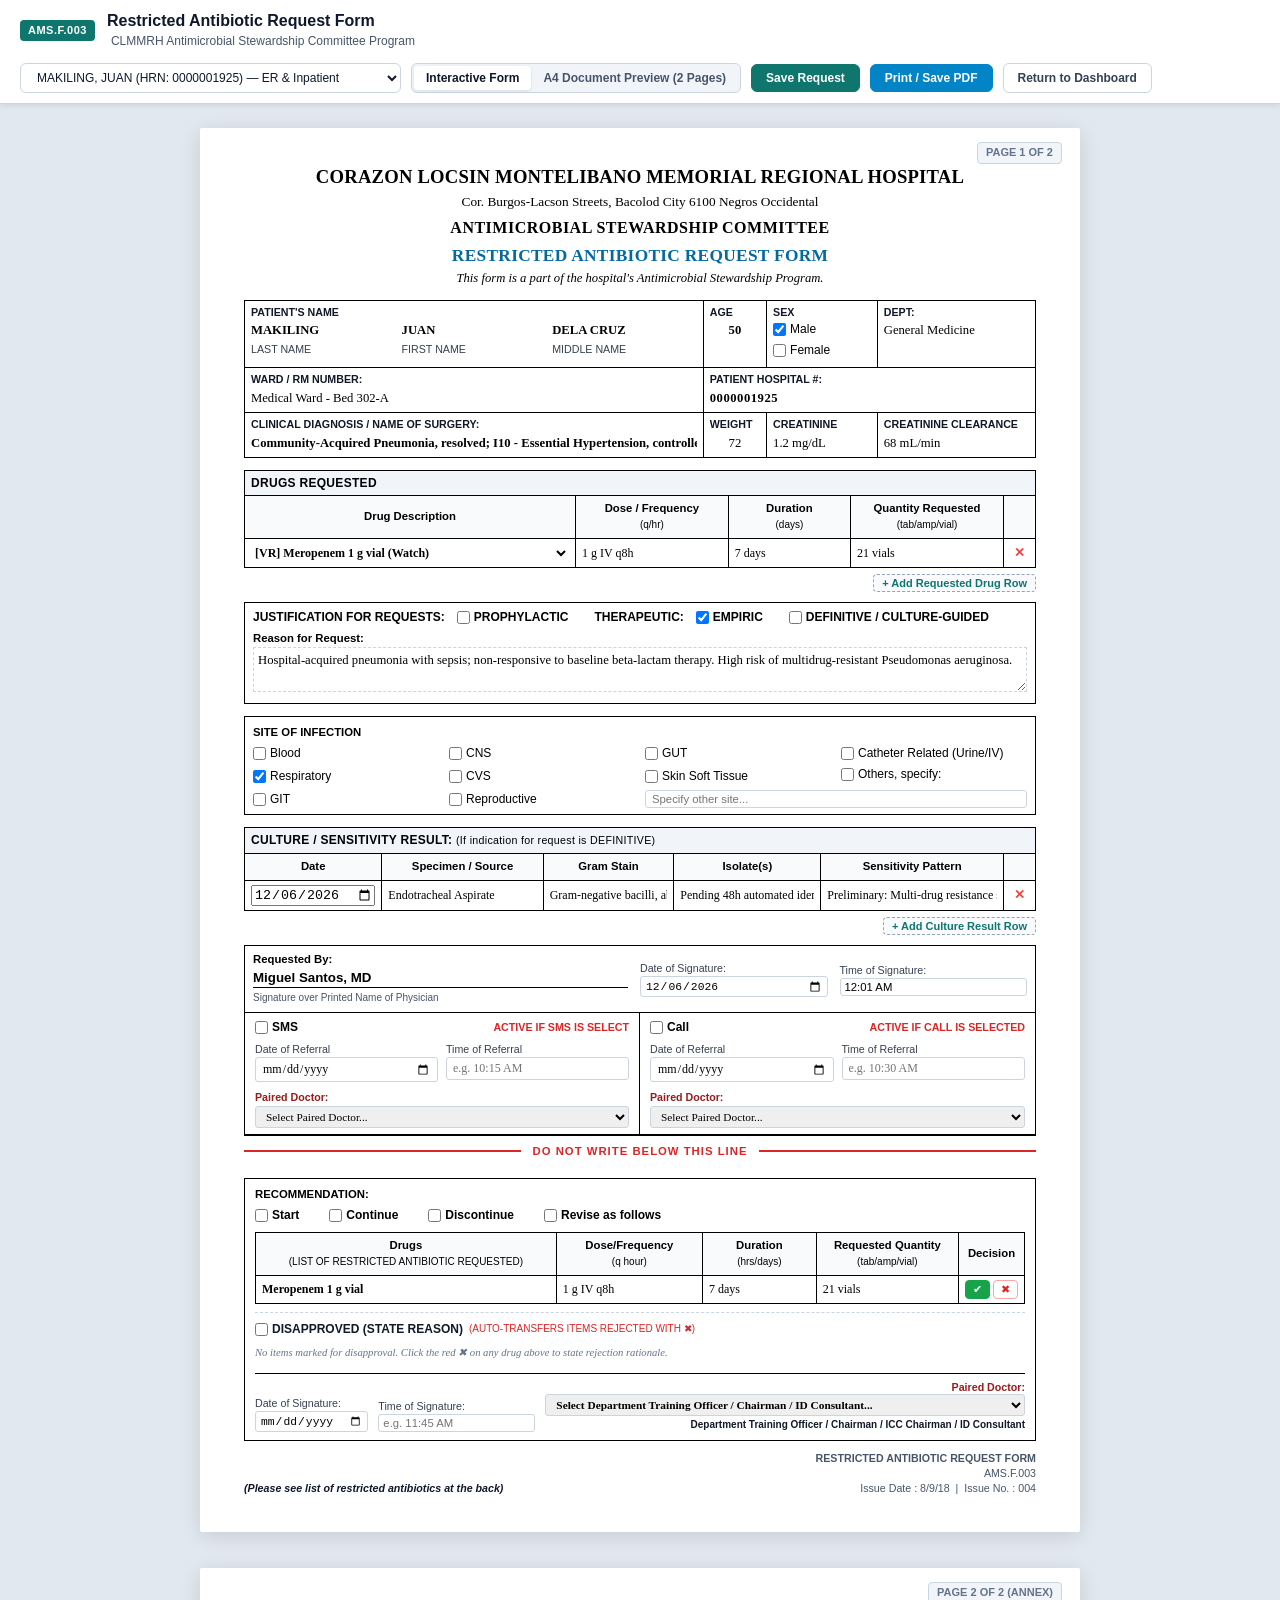
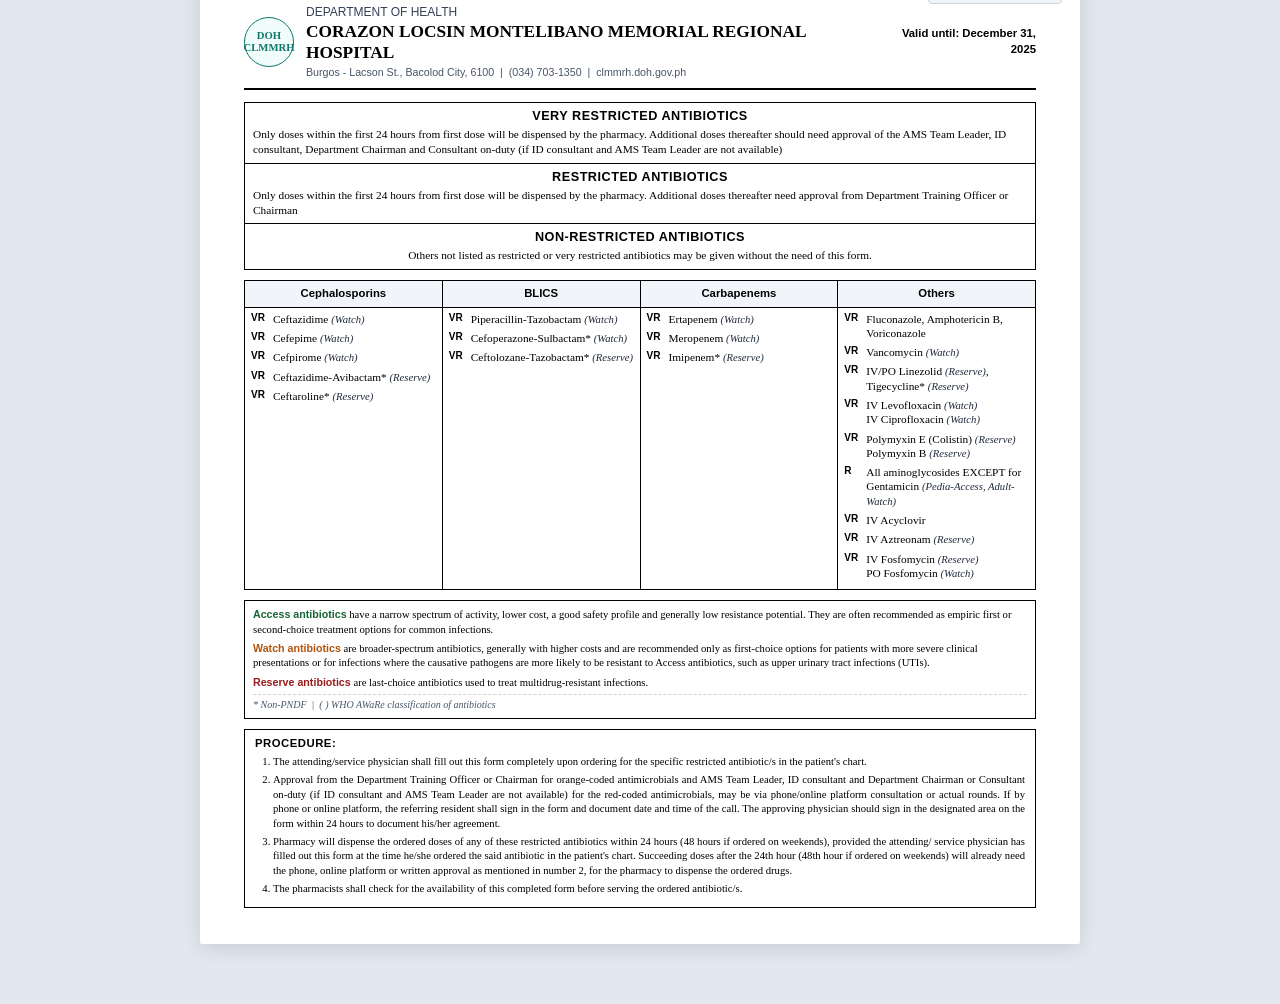
==== ams_restricted_antimicrobial.html @ 826fe62a "feat(ams): create restricted antibiotic request form module with annex preview (Fixes #291)" ====
<!DOCTYPE html>
<html lang="en">
<head>
    <meta charset="UTF-8">
    <meta name="viewport" content="width=device-width, initial-scale=1.0">
    <title>Antimicrobial Stewardship (AMS) — Restricted Antibiotic Request Form (AMS.F.003)</title>
    <style>
        :root {
            --primary: #155e75;
            --primary-dark: #0e3b4a;
            --accent: #0284c7;
            --success: #16a34a;
            --danger: #dc2626;
            --warning: #d97706;
            --bg-canvas: #e2e8f0;
            --sheet-bg: #ffffff;
            --text-main: #0f172a;
            --text-muted: #475569;
            --border-dark: #1e293b;
            --border-light: #94a3b8;
            --table-border: #334155;
            --font-serif: "Times New Roman", Times, Georgia, serif;
            --font-sans: -apple-system, BlinkMacSystemFont, "Segoe UI", Roboto, Helvetica, Arial, sans-serif;
        }

        * {
            box-sizing: border-box;
        }

        body {
            margin: 0;
            padding: 0;
            background-color: var(--bg-canvas);
            color: var(--text-main);
            font-family: var(--font-sans);
            font-size: 13px;
            line-height: 1.4;
            -webkit-print-color-adjust: exact;
            print-color-adjust: exact;
        }

        /* ── Top Application Navigation Bar ── */
        .app-topbar {
            position: sticky;
            top: 0;
            z-index: 1000;
            background: #ffffff;
            border-bottom: 1px solid #cbd5e1;
            box-shadow: 0 2px 6px rgba(0, 0, 0, 0.08);
            padding: 10px 20px;
            display: flex;
            align-items: center;
            justify-content: space-between;
            flex-wrap: wrap;
            gap: 12px;
        }

        .app-topbar .brand {
            display: flex;
            align-items: center;
            gap: 12px;
        }

        .app-topbar .brand .badge {
            background: #0f766e;
            color: #ffffff;
            font-size: 11px;
            font-weight: 700;
            padding: 3px 8px;
            border-radius: 4px;
            letter-spacing: 0.5px;
            text-transform: uppercase;
        }

        .app-topbar .brand h1 {
            margin: 0;
            font-size: 16px;
            font-weight: 700;
            color: #0f172a;
        }

        .app-topbar .brand .subtext {
            font-size: 12px;
            color: var(--text-muted);
            margin-left: 4px;
        }

        .app-topbar .actions {
            display: flex;
            align-items: center;
            gap: 10px;
            flex-wrap: wrap;
        }

        .nav-btn {
            display: inline-flex;
            align-items: center;
            gap: 6px;
            padding: 6px 14px;
            font-size: 12px;
            font-weight: 600;
            border-radius: 6px;
            border: 1px solid #cbd5e1;
            background: #ffffff;
            color: #334155;
            cursor: pointer;
            text-decoration: none;
            transition: all 0.15s ease;
        }

        .nav-btn:hover {
            background: #f1f5f9;
            color: #0f172a;
            border-color: #94a3b8;
        }

        .nav-btn.primary {
            background: #0f766e;
            color: #ffffff;
            border-color: #0f766e;
        }

        .nav-btn.primary:hover {
            background: #115e59;
            border-color: #115e59;
        }

        .nav-btn.accent {
            background: #0284c7;
            color: #ffffff;
            border-color: #0284c7;
        }

        .nav-btn.accent:hover {
            background: #0369a1;
            border-color: #0369a1;
        }

        .patient-select {
            padding: 6px 12px;
            font-size: 12px;
            border-radius: 6px;
            border: 1px solid #cbd5e1;
            background: #ffffff;
            color: #0f172a;
            font-weight: 500;
            outline: none;
            cursor: pointer;
            min-width: 260px;
        }

        .view-toggle {
            display: inline-flex;
            background: #f1f5f9;
            border: 1px solid #cbd5e1;
            border-radius: 6px;
            padding: 2px;
        }

        .view-toggle button {
            border: none;
            background: transparent;
            padding: 5px 12px;
            font-size: 12px;
            font-weight: 600;
            color: #475569;
            border-radius: 4px;
            cursor: pointer;
            transition: all 0.15s ease;
        }

        .view-toggle button.active {
            background: #ffffff;
            color: #0f172a;
            box-shadow: 0 1px 3px rgba(0,0,0,0.1);
        }

        /* ── Workspace Container ── */
        .workspace {
            max-width: 1040px;
            margin: 24px auto 60px;
            padding: 0 16px;
        }

        /* ── Official A4 Document Sheet Styling ── */
        .document-page {
            background: var(--sheet-bg);
            width: 100%;
            max-width: 880px;
            margin: 0 auto 36px;
            padding: 36px 44px;
            box-shadow: 0 4px 20px rgba(0, 0, 0, 0.12);
            border-radius: 2px;
            font-family: var(--font-serif);
            color: #000000;
            position: relative;
            box-sizing: border-box;
        }

        .page-badge-corner {
            position: absolute;
            top: 14px;
            right: 18px;
            font-family: var(--font-sans);
            font-size: 11px;
            font-weight: 700;
            color: #64748b;
            background: #f1f5f9;
            padding: 2px 8px;
            border-radius: 4px;
            border: 1px solid #cbd5e1;
            text-transform: uppercase;
        }

        /* Page 1 Hospital Header */
        .doc-header-center {
            text-align: center;
            margin-bottom: 12px;
        }

        .doc-header-center .hosp-name {
            font-size: 14pt;
            font-weight: bold;
            margin: 0;
            letter-spacing: 0.2px;
            text-transform: uppercase;
        }

        .doc-header-center .hosp-sub {
            font-size: 10pt;
            margin: 2px 0 6px;
        }

        .doc-header-center .committee-title {
            font-size: 12pt;
            font-weight: bold;
            letter-spacing: 0.5px;
            margin: 6px 0 2px;
            text-transform: uppercase;
        }

        .doc-header-center .form-main-title {
            font-size: 13pt;
            font-weight: bold;
            color: #0369a1;
            text-transform: uppercase;
            margin: 4px 0 2px;
            letter-spacing: 0.3px;
        }

        .doc-header-center .program-note {
            font-size: 9.5pt;
            font-style: italic;
            margin: 2px 0 10px;
        }

        /* Demographics Table */
        .form-grid-table {
            width: 100%;
            border-collapse: collapse;
            margin-bottom: 12px;
            border: 1.5px solid #000000;
            font-size: 9.5pt;
        }

        .form-grid-table td, 
        .form-grid-table th {
            border: 1px solid #000000;
            padding: 4px 6px;
            vertical-align: top;
        }

        .form-grid-table .cell-label {
            font-size: 8pt;
            font-weight: bold;
            text-transform: uppercase;
            color: #111827;
            display: block;
            margin-bottom: 2px;
            font-family: var(--font-sans);
        }

        .form-grid-table .field-sub {
            display: flex;
            justify-content: space-between;
            font-size: 8pt;
            color: #374151;
            font-family: var(--font-sans);
            margin-top: 2px;
        }

        .form-grid-table input[type="text"],
        .form-grid-table input[type="number"],
        .form-grid-table select {
            width: 100%;
            border: none;
            background: transparent;
            font-family: inherit;
            font-size: 9.5pt;
            color: #000;
            padding: 2px 0;
            outline: none;
        }

        .form-grid-table input:focus,
        .form-grid-table select:focus {
            background: #eff6ff;
        }

        .section-header-bar {
            background: #f1f5f9;
            font-family: var(--font-sans);
            font-size: 9pt;
            font-weight: bold;
            text-transform: uppercase;
            letter-spacing: 0.3px;
            padding: 4px 6px;
            border: 1px solid #000000;
            border-bottom: none;
        }

        /* Tables for Drugs, Cultures & Recommendations */
        .clinical-records-table {
            width: 100%;
            border-collapse: collapse;
            margin-bottom: 12px;
            border: 1.5px solid #000000;
            font-size: 9pt;
        }

        .clinical-records-table th {
            border: 1px solid #000000;
            background: #f8fafc;
            padding: 5px 6px;
            text-align: center;
            font-weight: bold;
            font-family: var(--font-sans);
            font-size: 8.5pt;
        }

        .clinical-records-table td {
            border: 1px solid #000000;
            padding: 4px 6px;
            vertical-align: middle;
        }

        .clinical-records-table input[type="text"],
        .clinical-records-table select {
            width: 100%;
            border: none;
            background: transparent;
            font-family: inherit;
            font-size: 9pt;
            padding: 2px 0;
            outline: none;
        }

        .clinical-records-table input:focus,
        .clinical-records-table select:focus {
            background: #eff6ff;
        }

        /* Checkbox styling */
        .check-item {
            display: inline-flex;
            align-items: center;
            gap: 4px;
            margin-right: 14px;
            cursor: pointer;
            font-family: var(--font-sans);
            font-size: 9pt;
            user-select: none;
        }

        .check-item input[type="checkbox"] {
            margin: 0;
            width: 13px;
            height: 13px;
            cursor: pointer;
        }

        /* Justification Box */
        .justification-box {
            border: 1.5px solid #000000;
            margin-bottom: 12px;
            padding: 6px 8px;
            font-size: 9pt;
        }

        .justification-header {
            font-family: var(--font-sans);
            font-weight: bold;
            font-size: 9pt;
            text-transform: uppercase;
            margin-bottom: 4px;
            display: flex;
            flex-wrap: wrap;
            align-items: center;
            gap: 12px;
        }

        .justification-textarea {
            width: 100%;
            border: 1px dashed #cbd5e1;
            background: transparent;
            font-family: inherit;
            font-size: 9.5pt;
            line-height: 1.4;
            padding: 4px;
            resize: vertical;
            min-height: 38px;
            outline: none;
            box-sizing: border-box;
        }

        .justification-textarea:focus {
            background: #eff6ff;
            border-color: #94a3b8;
        }

        /* Site of Infection Box */
        .infection-sites-box {
            border: 1.5px solid #000000;
            margin-bottom: 12px;
            padding: 6px 8px;
        }

        .infection-sites-grid {
            display: grid;
            grid-template-columns: repeat(4, 1fr);
            gap: 4px 10px;
            margin-top: 4px;
        }

        /* Physician Signatures & Approval Section */
        .physician-approval-box {
            border: 1.5px solid #000000;
            margin-bottom: 14px;
        }

        .physician-req-bar {
            padding: 6px 8px;
            border-bottom: 1px solid #000000;
            display: flex;
            align-items: center;
            justify-content: space-between;
            flex-wrap: wrap;
            gap: 12px;
        }

        .approval-mode-grid {
            display: grid;
            grid-template-columns: 1fr 1fr;
            border-bottom: 1.5px solid #000000;
        }

        .approval-column {
            padding: 6px 10px;
        }

        .approval-column:first-child {
            border-right: 1px solid #000000;
        }

        .approval-col-header {
            display: flex;
            align-items: center;
            justify-content: space-between;
            margin-bottom: 6px;
            font-weight: bold;
        }

        .approval-active-indicator {
            font-size: 8pt;
            color: #dc2626;
            font-weight: 700;
            font-family: var(--font-sans);
            text-transform: uppercase;
        }

        .approval-fields-row {
            display: grid;
            grid-template-columns: 1fr 1fr;
            gap: 8px;
            margin-bottom: 6px;
        }

        .approval-fields-row label {
            display: block;
            font-size: 8pt;
            color: #374151;
            font-family: var(--font-sans);
        }

        .approval-fields-row input,
        .approval-fields-row select {
            width: 100%;
            border: 1px solid #cbd5e1;
            border-radius: 3px;
            padding: 3px 6px;
            font-family: inherit;
            font-size: 9pt;
            box-sizing: border-box;
        }

        /* Clean Red / Line Divider: DO NOT WRITE BELOW THIS LINE */
        .do-not-write-divider {
            border: none;
            border-top: 2px solid #dc2626;
            margin: 14px 0 8px;
            position: relative;
            text-align: center;
        }

        .do-not-write-tag {
            position: relative;
            top: -10px;
            background: #ffffff;
            padding: 0 12px;
            color: #dc2626;
            font-family: var(--font-sans);
            font-weight: bold;
            font-size: 8.5pt;
            letter-spacing: 1px;
            text-transform: uppercase;
        }

        /* Recommendation Section */
        .recommendation-box {
            border: 1.5px solid #000000;
            padding: 8px 10px;
            margin-top: 4px;
        }

        .recommendation-options {
            display: flex;
            align-items: center;
            flex-wrap: wrap;
            gap: 16px;
            margin-bottom: 8px;
            font-weight: bold;
        }

        .rec-action-btn {
            border: 1px solid #cbd5e1;
            background: #ffffff;
            border-radius: 4px;
            padding: 2px 7px;
            font-size: 11px;
            cursor: pointer;
            display: inline-flex;
            align-items: center;
            justify-content: center;
            transition: all 0.15s ease;
        }

        .rec-action-btn.approve {
            color: #16a34a;
            border-color: #86efac;
        }

        .rec-action-btn.approve.selected {
            background: #16a34a;
            color: #ffffff;
            border-color: #16a34a;
        }

        .rec-action-btn.reject {
            color: #dc2626;
            border-color: #fca5a5;
        }

        .rec-action-btn.reject.selected {
            background: #dc2626;
            color: #ffffff;
            border-color: #dc2626;
        }

        .disapproved-section {
            margin-top: 8px;
            border-top: 1px dashed #cbd5e1;
            padding-top: 8px;
        }

        .disapproved-title {
            font-family: var(--font-sans);
            font-weight: bold;
            font-size: 8.5pt;
            text-transform: uppercase;
            color: #111827;
            display: flex;
            align-items: center;
            gap: 6px;
            margin-bottom: 6px;
        }

        .disapproved-item-row {
            display: grid;
            grid-template-columns: 200px 1fr;
            gap: 8px;
            margin-bottom: 6px;
            align-items: center;
            background: #fef2f2;
            padding: 4px 8px;
            border-radius: 4px;
            border-left: 3px solid #dc2626;
        }

        .disapproved-item-name {
            font-weight: bold;
            font-size: 9pt;
            color: #991b1b;
        }

        .disapproved-item-input {
            width: 100%;
            border: 1px solid #f87171;
            border-radius: 3px;
            padding: 3px 6px;
            font-size: 8.5pt;
            background: #fff;
            box-sizing: border-box;
        }

        .doc-footer-codes {
            display: flex;
            justify-content: space-between;
            align-items: flex-end;
            margin-top: 10px;
            font-size: 8pt;
            font-family: var(--font-sans);
            color: #475569;
        }

        .doc-footer-codes .annex-notice {
            font-style: italic;
            color: #0f172a;
            font-weight: 600;
        }

        /* ── Page 2 (Annex) Official Hospital Layout ── */
        .annex-page-header {
            display: flex;
            align-items: center;
            justify-content: space-between;
            border-bottom: 2px solid #000000;
            padding-bottom: 8px;
            margin-bottom: 12px;
        }

        .annex-doh-brand {
            display: flex;
            align-items: center;
            gap: 12px;
        }

        .annex-doh-brand .seal-circle {
            width: 50px;
            height: 50px;
            border-radius: 50%;
            border: 1.5px solid #0f766e;
            display: flex;
            align-items: center;
            justify-content: center;
            font-size: 8pt;
            font-weight: bold;
            text-align: center;
            color: #0f766e;
            line-height: 1.1;
            background: #f0fdfa;
        }

        .annex-hosp-titles {
            line-height: 1.25;
        }

        .annex-hosp-titles .doh-tag {
            font-size: 9pt;
            color: #334155;
            text-transform: uppercase;
            font-family: var(--font-sans);
        }

        .annex-hosp-titles .hosp-name-lg {
            font-size: 13pt;
            font-weight: bold;
            margin: 0;
            color: #000;
            text-transform: uppercase;
        }

        .annex-hosp-titles .hosp-contacts {
            font-size: 8pt;
            color: #475569;
            font-family: var(--font-sans);
        }

        .annex-valid-date {
            font-size: 8.5pt;
            font-weight: bold;
            text-align: right;
            font-family: var(--font-sans);
            color: #000;
        }

        /* Classification Policy Blocks */
        .policy-group-container {
            border: 1.5px solid #000000;
            margin-bottom: 10px;
        }

        .policy-block {
            padding: 5px 8px;
            font-size: 8.5pt;
            border-bottom: 1px solid #000000;
            line-height: 1.35;
        }

        .policy-block:last-child {
            border-bottom: none;
        }

        .policy-block-title {
            font-family: var(--font-sans);
            font-weight: bold;
            font-size: 9.5pt;
            text-align: center;
            text-transform: uppercase;
            letter-spacing: 0.5px;
            margin-bottom: 2px;
        }

        .policy-block.very-restricted .policy-block-title {
            color: #000000;
        }

        /* 4-Column Master Antibiotics Classification Table */
        .annex-master-table {
            width: 100%;
            border-collapse: collapse;
            border: 1.5px solid #000000;
            font-size: 8.5pt;
            margin-bottom: 10px;
        }

        .annex-master-table th {
            border: 1px solid #000000;
            background: #f1f5f9;
            padding: 5px 6px;
            font-family: var(--font-sans);
            font-size: 8.5pt;
            font-weight: bold;
            text-align: center;
            width: 25%;
        }

        .annex-master-table td {
            border: 1px solid #000000;
            padding: 4px 6px;
            vertical-align: top;
        }

        .annex-drug-item {
            display: flex;
            align-items: flex-start;
            gap: 4px;
            margin-bottom: 5px;
            line-height: 1.25;
        }

        .annex-drug-item .cat-code {
            font-weight: bold;
            font-family: var(--font-sans);
            font-size: 7.5pt;
            display: inline-block;
            min-width: 18px;
        }

        .annex-drug-item .drug-label {
            font-size: 8.5pt;
        }

        .annex-drug-item .drug-aware {
            font-style: italic;
            font-size: 8pt;
            color: #1e293b;
        }

        /* AWaRe Definitions Section */
        .aware-definitions-box {
            border: 1.5px solid #000000;
            padding: 6px 8px;
            margin-bottom: 10px;
            font-size: 8pt;
            line-height: 1.35;
        }

        .aware-def-item {
            margin-bottom: 4px;
        }

        .aware-def-item strong {
            font-family: var(--font-sans);
        }

        .aware-def-item.access strong {
            color: #166534;
        }

        .aware-def-item.watch strong {
            color: #b45309;
        }

        .aware-def-item.reserve strong {
            color: #991b1b;
        }

        .aware-legend-note {
            font-size: 7.5pt;
            color: #475569;
            font-style: italic;
            margin-top: 4px;
            border-top: 1px dashed #cbd5e1;
            padding-top: 3px;
        }

        /* Procedure Ordered List */
        .procedure-steps-box {
            border: 1.5px solid #000000;
            padding: 6px 10px;
            font-size: 8pt;
            line-height: 1.35;
        }

        .procedure-steps-box .proc-heading {
            font-family: var(--font-sans);
            font-weight: bold;
            font-size: 8.5pt;
            text-transform: uppercase;
            letter-spacing: 0.5px;
            margin-bottom: 4px;
        }

        .procedure-steps-box ol {
            margin: 0;
            padding-left: 18px;
        }

        .procedure-steps-box li {
            margin-bottom: 4px;
            text-align: justify;
        }

        /* Interactive Add Row Controls (Screen Only) */
        .interactive-add-row {
            display: flex;
            align-items: center;
            justify-content: flex-end;
            margin-top: -6px;
            margin-bottom: 10px;
        }

        .btn-add-mini {
            background: #f8fafc;
            border: 1px dashed #94a3b8;
            color: #0f766e;
            font-size: 11px;
            font-weight: 600;
            padding: 2px 8px;
            border-radius: 4px;
            cursor: pointer;
            display: inline-flex;
            align-items: center;
            gap: 4px;
        }

        .btn-add-mini:hover {
            background: #f0fdfa;
            border-color: #0f766e;
        }

        .btn-del-mini {
            background: transparent;
            border: none;
            color: #ef4444;
            font-size: 13px;
            font-weight: bold;
            cursor: pointer;
            padding: 0 4px;
        }

        .btn-del-mini:hover {
            color: #b91c1c;
        }

        /* Toast Feedback */
        #ams-toast {
            position: fixed;
            bottom: 24px;
            right: 24px;
            background: #0f172a;
            color: #ffffff;
            padding: 10px 18px;
            border-radius: 8px;
            font-size: 13px;
            font-weight: 500;
            box-shadow: 0 4px 14px rgba(0,0,0,0.2);
            opacity: 0;
            transform: translateY(10px);
            transition: all 0.25s ease;
            pointer-events: none;
            z-index: 9999;
        }

        #ams-toast.show {
            opacity: 1;
            transform: translateY(0);
        }

        /* ── Print / Annex Preview Styles ── */
        @media print {
            body {
                background: #ffffff !important;
                padding: 0 !important;
                margin: 0 !important;
            }

            .app-topbar,
            .interactive-add-row,
            .btn-del-mini,
            .rec-action-btn:not(.selected) {
                display: none !important;
            }

            .workspace {
                max-width: 100% !important;
                margin: 0 !important;
                padding: 0 !important;
            }

            .document-page {
                box-shadow: none !important;
                border-radius: 0 !important;
                margin: 0 !important;
                padding: 28px 36px !important;
                max-width: 100% !important;
                page-break-after: always !important;
                break-after: page !important;
            }

            .document-page:last-child {
                page-break-after: auto !important;
                break-after: auto !important;
            }

            .page-badge-corner {
                display: none !important;
            }
        }
    </style>
</head>
<body>

    <!-- ═══ TOPBAR / CONTROLS ═══ -->
    <header class="app-topbar" id="app-topbar">
        <div class="brand">
            <span class="badge">AMS.F.003</span>
            <div>
                <h1>Restricted Antibiotic Request Form</h1>
                <span class="subtext">CLMMRH Antimicrobial Stewardship Committee Program</span>
            </div>
        </div>

        <div class="actions">
            <select id="patient-selector" class="patient-select" title="Switch active patient">
                <option value="">Select patient record...</option>
            </select>

            <div class="view-toggle">
                <button type="button" id="btn-view-editor" class="active" onclick="switchViewMode('editor')">Interactive Form</button>
                <button type="button" id="btn-view-preview" onclick="switchViewMode('preview')">A4 Document Preview (2 Pages)</button>
            </div>

            <button type="button" class="nav-btn primary" id="btn-save-request" onclick="saveAmsRequest()">
                Save Request
            </button>

            <button type="button" class="nav-btn accent" id="btn-print-request" onclick="printAmsForm()">
                Print / Save PDF
            </button>

            <a href="dashboard.html" id="btn-back-dashboard" class="nav-btn" title="Return to Physician Dashboard">
                Return to Dashboard
            </a>
        </div>
    </header>

    <!-- ═══ MAIN WORKSPACE ═══ -->
    <main class="workspace" id="ams-workspace">

        <!-- ═════════════════════════════════════════════════════════════════ -->
        <!-- PAGE 1: RESTRICTED ANTIBIOTIC REQUEST FORM (AMS.F.003)           -->
        <!-- ═════════════════════════════════════════════════════════════════ -->
        <article class="document-page" id="document-page-1" aria-label="Restricted Antibiotic Request Form Page 1">
            <div class="page-badge-corner">Page 1 of 2</div>

            <!-- Header -->
            <div class="doc-header-center">
                <p class="hosp-name">Corazon Locsin Montelibano Memorial Regional Hospital</p>
                <p class="hosp-sub">Cor. Burgos-Lacson Streets, Bacolod City 6100 Negros Occidental</p>
                <p class="committee-title">Antimicrobial Stewardship Committee</p>
                <h2 class="form-main-title">Restricted Antibiotic Request Form</h2>
                <p class="program-note">This form is a part of the hospital's Antimicrobial Stewardship Program.</p>
            </div>

            <!-- Patient Demographics Grid -->
            <table class="form-grid-table" id="table-patient-demographics">
                <tr>
                    <td colspan="4" style="width: 58%;">
                        <span class="cell-label">Patient's Name</span>
                        <div style="display: grid; grid-template-columns: 1fr 1fr 1fr; gap: 6px;">
                            <div>
                                <input type="text" id="pt-last-name" placeholder="LAST NAME" style="font-weight: bold; text-transform: uppercase;">
                                <div class="field-sub"><span>LAST NAME</span></div>
                            </div>
                            <div>
                                <input type="text" id="pt-first-name" placeholder="FIRST NAME" style="font-weight: bold; text-transform: uppercase;">
                                <div class="field-sub"><span>FIRST NAME</span></div>
                            </div>
                            <div>
                                <input type="text" id="pt-middle-name" placeholder="MIDDLE NAME" style="font-weight: bold; text-transform: uppercase;">
                                <div class="field-sub"><span>MIDDLE NAME</span></div>
                            </div>
                        </div>
                    </td>
                    <td style="width: 8%;">
                        <span class="cell-label">Age</span>
                        <input type="text" id="pt-age" placeholder="Age" style="text-align: center; font-weight: bold;">
                    </td>
                    <td style="width: 14%;">
                        <span class="cell-label">Sex</span>
                        <label class="check-item"><input type="checkbox" id="sex-m" onchange="toggleSex('M')"> Male</label>
                        <label class="check-item"><input type="checkbox" id="sex-f" onchange="toggleSex('F')"> Female</label>
                    </td>
                    <td style="width: 20%;">
                        <span class="cell-label">Dept:</span>
                        <input type="text" id="pt-department" placeholder="e.g. Internal Medicine / Surgery">
                    </td>
                </tr>
                <tr>
                    <td colspan="4">
                        <span class="cell-label">Ward / Rm Number:</span>
                        <input type="text" id="pt-ward-room" placeholder="e.g. Medical Ward 2 - Bed 14">
                    </td>
                    <td colspan="3">
                        <span class="cell-label">Patient Hospital #:</span>
                        <input type="text" id="pt-hospital-no" placeholder="0000000000" style="font-weight: bold; letter-spacing: 0.5px;">
                    </td>
                </tr>
                <tr>
                    <td colspan="4">
                        <span class="cell-label">Clinical Diagnosis / Name of Surgery:</span>
                        <input type="text" id="pt-clinical-diagnosis" placeholder="INITIAL DIAGNOSIS" style="font-weight: bold; color: #000;">
                    </td>
                    <td>
                        <span class="cell-label">Weight</span>
                        <input type="text" id="pt-weight" placeholder="kg" style="text-align: center;">
                    </td>
                    <td>
                        <span class="cell-label">Creatinine</span>
                        <input type="text" id="pt-creatinine" placeholder="mg/dL">
                    </td>
                    <td>
                        <span class="cell-label">Creatinine Clearance</span>
                        <input type="text" id="pt-crcl" placeholder="mL/min">
                    </td>
                </tr>
            </table>

            <!-- Section 1: Drugs Requested -->
            <div class="section-header-bar">DRUGS REQUESTED</div>
            <table class="clinical-records-table" id="table-drugs-requested">
                <thead>
                    <tr>
                        <th style="width: 44%;">Drug Description</th>
                        <th style="width: 20%;">Dose / Frequency<br><span style="font-weight: normal; font-size: 7.5pt;">(q/hr)</span></th>
                        <th style="width: 16%;">Duration<br><span style="font-weight: normal; font-size: 7.5pt;">(days)</span></th>
                        <th style="width: 20%;">Quantity Requested<br><span style="font-weight: normal; font-size: 7.5pt;">(tab/amp/vial)</span></th>
                        <th style="width: 26px;" class="print-hide"></th>
                    </tr>
                </thead>
                <tbody id="tbody-drugs-requested">
                    <!-- Populated dynamically via JS -->
                </tbody>
            </table>
            <div class="interactive-add-row print-hide">
                <button type="button" class="btn-add-mini" onclick="addDrugRequestedRow()">+ Add Requested Drug Row</button>
            </div>

            <!-- Section 2: Justification for Requests -->
            <div class="justification-box">
                <div class="justification-header">
                    <span>JUSTIFICATION FOR REQUESTS:</span>
                    <label class="check-item"><input type="checkbox" id="just-prophylactic"> Prophylactic</label>
                    <span style="font-weight: bold;">Therapeutic:</span>
                    <label class="check-item"><input type="checkbox" id="just-empiric"> Empiric</label>
                    <label class="check-item"><input type="checkbox" id="just-definitive"> Definitive / Culture-guided</label>
                </div>
                <div>
                    <span style="font-weight: bold; font-family: var(--font-sans); font-size: 8.5pt;">Reason for Request:</span>
                    <textarea class="justification-textarea" id="just-reason" rows="2" placeholder="Document clinical rationale, severity, risk factors, or failure of first-line antimicrobial agents..."></textarea>
                </div>
            </div>

            <!-- Section 3: Site of Infection -->
            <div class="infection-sites-box">
                <span style="font-family: var(--font-sans); font-weight: bold; font-size: 8.5pt; text-transform: uppercase;">SITE OF INFECTION</span>
                <div class="infection-sites-grid">
                    <label class="check-item"><input type="checkbox" id="site-blood"> Blood</label>
                    <label class="check-item"><input type="checkbox" id="site-cns"> CNS</label>
                    <label class="check-item"><input type="checkbox" id="site-gut"> GUT</label>
                    <label class="check-item"><input type="checkbox" id="site-catheter"> Catheter Related (Urine/IV)</label>
                    <label class="check-item"><input type="checkbox" id="site-respiratory"> Respiratory</label>
                    <label class="check-item"><input type="checkbox" id="site-cvs"> CVS</label>
                    <label class="check-item"><input type="checkbox" id="site-skin"> Skin Soft Tissue</label>
                    <div style="grid-column: span 1;">
                        <label class="check-item" style="width: 100%;"><input type="checkbox" id="site-others-check"> Others, specify:</label>
                    </div>
                    <label class="check-item"><input type="checkbox" id="site-git"> GIT</label>
                    <label class="check-item"><input type="checkbox" id="site-reproductive"> Reproductive</label>
                    <div style="grid-column: span 2;">
                        <input type="text" id="site-others-text" placeholder="Specify other site..." style="width: 100%; border: 1px solid #cbd5e1; border-radius: 3px; font-size: 8.5pt; padding: 2px 6px;">
                    </div>
                </div>
            </div>

            <!-- Section 4: Culture / Sensitivity Result -->
            <div class="section-header-bar">
                CULTURE / SENSITIVITY RESULT: <span style="font-weight: normal; text-transform: none; font-size: 8pt;">(If indication for request is DEFINITIVE)</span>
            </div>
            <table class="clinical-records-table" id="table-cultures">
                <thead>
                    <tr>
                        <th style="width: 15%;">Date</th>
                        <th style="width: 22%;">Specimen / Source</th>
                        <th style="width: 18%;">Gram Stain</th>
                        <th style="width: 20%;">Isolate(s)</th>
                        <th style="width: 25%;">Sensitivity Pattern</th>
                        <th style="width: 26px;" class="print-hide"></th>
                    </tr>
                </thead>
                <tbody id="tbody-cultures">
                    <!-- Dynamic culture rows -->
                </tbody>
            </table>
            <div class="interactive-add-row print-hide">
                <button type="button" class="btn-add-mini" onclick="addCultureRow()">+ Add Culture Result Row</button>
            </div>

            <!-- Section 5: Requested By & Approval -->
            <div class="physician-approval-box">
                <!-- Requested By bar -->
                <div class="physician-req-bar">
                    <div style="flex: 2;">
                        <span style="font-weight: bold; font-family: var(--font-sans); font-size: 8.5pt; display: block;">Requested By:</span>
                        <input type="text" id="req-physician-name" placeholder="Signature over Printed Name of Physician" style="width: 100%; border: none; border-bottom: 1px solid #000; font-weight: bold; padding: 2px 0;">
                        <span style="font-size: 7.5pt; color: #475569; font-family: var(--font-sans);">Signature over Printed Name of Physician</span>
                    </div>
                    <div style="flex: 1;">
                        <span style="font-size: 8pt; color: #374151; font-family: var(--font-sans); display: block;">Date of Signature:</span>
                        <input type="date" id="req-signature-date" style="width: 100%; border: 1px solid #cbd5e1; border-radius: 3px; padding: 2px 4px; font-size: 8.5pt;">
                    </div>
                    <div style="flex: 1;">
                        <span style="font-size: 8pt; color: #374151; font-family: var(--font-sans); display: block;">Time of Signature:</span>
                        <input type="text" id="req-signature-time" placeholder="e.g. 09:30 AM" style="width: 100%; border: 1px solid #cbd5e1; border-radius: 3px; padding: 2px 4px; font-size: 8.5pt;">
                    </div>
                </div>

                <!-- Approval: SMS & Call side-by-side -->
                <div class="approval-mode-grid">
                    <!-- Column 1: SMS Approval -->
                    <div class="approval-column" id="col-approval-sms">
                        <div class="approval-col-header">
                            <label class="check-item"><input type="checkbox" id="app-mode-sms" onchange="toggleApprovalMode('sms')"> <strong>SMS</strong></label>
                            <span class="approval-active-indicator" id="tag-sms-active">ACTIVE IF SMS IS SELECT</span>
                        </div>
                        <div class="approval-fields-row">
                            <div>
                                <label>Date of Referral</label>
                                <input type="date" id="sms-ref-date">
                            </div>
                            <div>
                                <label>Time of Referral</label>
                                <input type="text" id="sms-ref-time" placeholder="e.g. 10:15 AM">
                            </div>
                        </div>
                        <div>
                            <label style="font-size: 8pt; font-family: var(--font-sans); color: #991b1b; font-weight: bold;">Paired Doctor:</label>
                            <select id="sms-approving-physician" style="width: 100%; border: 1px solid #cbd5e1; border-radius: 3px; padding: 3px 6px; font-size: 8.5pt; font-family: inherit;">
                                <option value="">Select Name of Approving Physician...</option>
                            </select>
                        </div>
                    </div>

                    <!-- Column 2: Call Approval -->
                    <div class="approval-column" id="col-approval-call">
                        <div class="approval-col-header">
                            <label class="check-item"><input type="checkbox" id="app-mode-call" onchange="toggleApprovalMode('call')"> <strong>Call</strong></label>
                            <span class="approval-active-indicator" id="tag-call-active">ACTIVE IF CALL IS SELECTED</span>
                        </div>
                        <div class="approval-fields-row">
                            <div>
                                <label>Date of Referral</label>
                                <input type="date" id="call-ref-date">
                            </div>
                            <div>
                                <label>Time of Referral</label>
                                <input type="text" id="call-ref-time" placeholder="e.g. 10:30 AM">
                            </div>
                        </div>
                        <div>
                            <label style="font-size: 8pt; font-family: var(--font-sans); color: #991b1b; font-weight: bold;">Paired Doctor:</label>
                            <select id="call-approving-physician" style="width: 100%; border: 1px solid #cbd5e1; border-radius: 3px; padding: 3px 6px; font-size: 8.5pt; font-family: inherit;">
                                <option value="">Select Name of Approving Physician...</option>
                            </select>
                        </div>
                    </div>
                </div>
            </div>

            <!-- Red Dividing Line -->
            <div class="do-not-write-divider">
                <span class="do-not-write-tag">DO NOT WRITE BELOW THIS LINE</span>
            </div>

            <!-- Section 6: Recommendation (AMS Committee / Approver) -->
            <div class="recommendation-box">
                <span style="font-family: var(--font-sans); font-weight: bold; font-size: 8.5pt; text-transform: uppercase; display: block; margin-bottom: 4px;">RECOMMENDATION:</span>
                <div class="recommendation-options">
                    <label class="check-item"><input type="checkbox" id="rec-start"> Start</label>
                    <label class="check-item"><input type="checkbox" id="rec-continue"> Continue</label>
                    <label class="check-item"><input type="checkbox" id="rec-discontinue"> Discontinue</label>
                    <label class="check-item"><input type="checkbox" id="rec-revise"> Revise as follows</label>
                </div>

                <!-- Recommendation Drugs Table with Decision Toggles -->
                <table class="clinical-records-table" id="table-recommendations" style="margin-bottom: 6px;">
                    <thead>
                        <tr>
                            <th style="width: 44%;">Drugs<br><span style="font-weight: normal; font-size: 7.5pt;">(LIST OF RESTRICTED ANTIBIOTIC REQUESTED)</span></th>
                            <th style="width: 20%;">Dose/Frequency<br><span style="font-weight: normal; font-size: 7.5pt;">(q hour)</span></th>
                            <th style="width: 16%;">Duration<br><span style="font-weight: normal; font-size: 7.5pt;">(hrs/days)</span></th>
                            <th style="width: 20%;">Requested Quantity<br><span style="font-weight: normal; font-size: 7.5pt;">(tab/amp/vial)</span></th>
                            <th style="width: 70px; text-align: center;">Decision</th>
                        </tr>
                    </thead>
                    <tbody id="tbody-recommendations">
                        <!-- Populated dynamically and synced from requested drugs -->
                    </tbody>
                </table>

                <!-- Disapproved (State reason) block -->
                <div class="disapproved-section">
                    <div class="disapproved-title">
                        <label class="check-item" style="margin: 0;"><input type="checkbox" id="rec-disapproved-check"> <strong>Disapproved (State reason)</strong></label>
                        <span style="font-size: 7.5pt; color: #dc2626; font-weight: normal;">(Auto-transfers items rejected with ✖)</span>
                    </div>
                    <div id="disapproved-reasons-container">
                        <div id="disapproved-empty-notice" style="font-size: 8pt; color: #64748b; font-style: italic; padding: 2px 0;">
                            No items marked for disapproval. Click the red ✖ on any drug above to state rejection rationale.
                        </div>
                    </div>
                </div>

                <!-- Approving Authority Stamp -->
                <div style="display: flex; justify-content: space-between; align-items: flex-end; margin-top: 10px; border-top: 1px solid #000; padding-top: 6px; flex-wrap: wrap; gap: 10px;">
                    <div>
                        <span style="font-size: 8pt; font-family: var(--font-sans); color: #374151; display: block;">Date of Signature:</span>
                        <input type="date" id="rec-sig-date" style="border: 1px solid #cbd5e1; border-radius: 3px; padding: 2px 4px; font-size: 8.5pt;">
                    </div>
                    <div>
                        <span style="font-size: 8pt; font-family: var(--font-sans); color: #374151; display: block;">Time of Signature:</span>
                        <input type="text" id="rec-sig-time" placeholder="e.g. 11:45 AM" style="border: 1px solid #cbd5e1; border-radius: 3px; padding: 2px 4px; font-size: 8.5pt;">
                    </div>
                    <div style="flex: 2; min-width: 280px; text-align: right;">
                        <span style="font-size: 8pt; font-family: var(--font-sans); color: #991b1b; font-weight: bold; display: block;">Paired Doctor:</span>
                        <select id="rec-approving-authority" style="width: 100%; border: 1px solid #cbd5e1; border-radius: 3px; padding: 3px 6px; font-size: 8.5pt; font-family: inherit; font-weight: bold;">
                            <option value="">Select Approving Department Training Officer / Chairman / ID Consultant...</option>
                        </select>
                        <span style="font-size: 7.5pt; color: #111827; font-family: var(--font-sans); font-weight: 600; display: block; margin-top: 2px;">
                            Department Training Officer / Chairman / ICC Chairman / ID Consultant
                        </span>
                    </div>
                </div>
            </div>

            <!-- Page 1 Footer Form Meta -->
            <div class="doc-footer-codes">
                <span class="annex-notice">(Please see list of restricted antibiotics at the back)</span>
                <div style="text-align: right;">
                    <strong>RESTRICTED ANTIBIOTIC REQUEST FORM</strong><br>
                    AMS.F.003<br>
                    Issue Date : 8/9/18 &nbsp;|&nbsp; Issue No. : 004
                </div>
            </div>
        </article>

        <!-- ═════════════════════════════════════════════════════════════════ -->
        <!-- PAGE 2: OFFICIAL ANNEX — RESTRICTED ANTIBIOTICS & AMS PROCEDURES -->
        <!-- ═════════════════════════════════════════════════════════════════ -->
        <article class="document-page" id="document-page-2" aria-label="Restricted Antibiotic Request Form Page 2 (Annex)">
            <div class="page-badge-corner">Page 2 of 2 (Annex)</div>

            <!-- Annex Official Header -->
            <div class="annex-page-header">
                <div class="annex-doh-brand">
                    <div class="seal-circle">DOH<br>CLMMRH</div>
                    <div class="annex-hosp-titles">
                        <span class="doh-tag">Department of Health</span>
                        <h2 class="hosp-name-lg">Corazon Locsin Montelibano Memorial Regional Hospital</h2>
                        <span class="hosp-contacts">Burgos - Lacson St., Bacolod City, 6100 &nbsp;|&nbsp; (034) 703-1350 &nbsp;|&nbsp; clmmrh.doh.gov.ph</span>
                    </div>
                </div>
                <div class="annex-valid-date">
                    Valid until: December 31, 2025
                </div>
            </div>

            <!-- Classification Policy Blocks -->
            <div class="policy-group-container">
                <div class="policy-block very-restricted">
                    <div class="policy-block-title">VERY RESTRICTED ANTIBIOTICS</div>
                    <div>
                        Only doses within the first 24 hours from first dose will be dispensed by the pharmacy. Additional doses thereafter should need approval of the AMS Team Leader, ID consultant, Department Chairman and Consultant on-duty (if ID consultant and AMS Team Leader are not available)
                    </div>
                </div>

                <div class="policy-block restricted">
                    <div class="policy-block-title">RESTRICTED ANTIBIOTICS</div>
                    <div>
                        Only doses within the first 24 hours from first dose will be dispensed by the pharmacy. Additional doses thereafter need approval from Department Training Officer or Chairman
                    </div>
                </div>

                <div class="policy-block non-restricted">
                    <div class="policy-block-title">NON-RESTRICTED ANTIBIOTICS</div>
                    <div style="text-align: center;">
                        Others not listed as restricted or very restricted antibiotics may be given without the need of this form.
                    </div>
                </div>
            </div>

            <!-- 4-Column Master Antibiotics Classification Table -->
            <table class="annex-master-table">
                <thead>
                    <tr>
                        <th>Cephalosporins</th>
                        <th>BLICS</th>
                        <th>Carbapenems</th>
                        <th>Others</th>
                    </tr>
                </thead>
                <tbody>
                    <tr>
                        <!-- Col 1: Cephalosporins -->
                        <td>
                            <div class="annex-drug-item">
                                <span class="cat-code">VR</span>
                                <div><span class="drug-label">Ceftazidime</span> <span class="drug-aware">(Watch)</span></div>
                            </div>
                            <div class="annex-drug-item">
                                <span class="cat-code">VR</span>
                                <div><span class="drug-label">Cefepime</span> <span class="drug-aware">(Watch)</span></div>
                            </div>
                            <div class="annex-drug-item">
                                <span class="cat-code">VR</span>
                                <div><span class="drug-label">Cefpirome</span> <span class="drug-aware">(Watch)</span></div>
                            </div>
                            <div class="annex-drug-item">
                                <span class="cat-code">VR</span>
                                <div><span class="drug-label">Ceftazidime-Avibactam*</span> <span class="drug-aware">(Reserve)</span></div>
                            </div>
                            <div class="annex-drug-item">
                                <span class="cat-code">VR</span>
                                <div><span class="drug-label">Ceftaroline*</span> <span class="drug-aware">(Reserve)</span></div>
                            </div>
                        </td>

                        <!-- Col 2: BLICS -->
                        <td>
                            <div class="annex-drug-item">
                                <span class="cat-code">VR</span>
                                <div><span class="drug-label">Piperacillin-Tazobactam</span> <span class="drug-aware">(Watch)</span></div>
                            </div>
                            <div class="annex-drug-item">
                                <span class="cat-code">VR</span>
                                <div><span class="drug-label">Cefoperazone-Sulbactam*</span> <span class="drug-aware">(Watch)</span></div>
                            </div>
                            <div class="annex-drug-item">
                                <span class="cat-code">VR</span>
                                <div><span class="drug-label">Ceftolozane-Tazobactam*</span> <span class="drug-aware">(Reserve)</span></div>
                            </div>
                        </td>

                        <!-- Col 3: Carbapenems -->
                        <td>
                            <div class="annex-drug-item">
                                <span class="cat-code">VR</span>
                                <div><span class="drug-label">Ertapenem</span> <span class="drug-aware">(Watch)</span></div>
                            </div>
                            <div class="annex-drug-item">
                                <span class="cat-code">VR</span>
                                <div><span class="drug-label">Meropenem</span> <span class="drug-aware">(Watch)</span></div>
                            </div>
                            <div class="annex-drug-item">
                                <span class="cat-code">VR</span>
                                <div><span class="drug-label">Imipenem*</span> <span class="drug-aware">(Reserve)</span></div>
                            </div>
                        </td>

                        <!-- Col 4: Others -->
                        <td>
                            <div class="annex-drug-item">
                                <span class="cat-code">VR</span>
                                <div><span class="drug-label">Fluconazole, Amphotericin B, Voriconazole</span></div>
                            </div>
                            <div class="annex-drug-item">
                                <span class="cat-code">VR</span>
                                <div><span class="drug-label">Vancomycin</span> <span class="drug-aware">(Watch)</span></div>
                            </div>
                            <div class="annex-drug-item">
                                <span class="cat-code">VR</span>
                                <div><span class="drug-label">IV/PO Linezolid</span> <span class="drug-aware">(Reserve)</span>, <span class="drug-label">Tigecycline*</span> <span class="drug-aware">(Reserve)</span></div>
                            </div>
                            <div class="annex-drug-item">
                                <span class="cat-code">VR</span>
                                <div><span class="drug-label">IV Levofloxacin</span> <span class="drug-aware">(Watch)</span><br><span class="drug-label">IV Ciprofloxacin</span> <span class="drug-aware">(Watch)</span></div>
                            </div>
                            <div class="annex-drug-item">
                                <span class="cat-code">VR</span>
                                <div><span class="drug-label">Polymyxin E (Colistin)</span> <span class="drug-aware">(Reserve)</span><br><span class="drug-label">Polymyxin B</span> <span class="drug-aware">(Reserve)</span></div>
                            </div>
                            <div class="annex-drug-item">
                                <span class="cat-code">R</span>
                                <div><span class="drug-label">All aminoglycosides EXCEPT for Gentamicin</span> <span class="drug-aware">(Pedia-Access, Adult-Watch)</span></div>
                            </div>
                            <div class="annex-drug-item">
                                <span class="cat-code">VR</span>
                                <div><span class="drug-label">IV Acyclovir</span></div>
                            </div>
                            <div class="annex-drug-item">
                                <span class="cat-code">VR</span>
                                <div><span class="drug-label">IV Aztreonam</span> <span class="drug-aware">(Reserve)</span></div>
                            </div>
                            <div class="annex-drug-item">
                                <span class="cat-code">VR</span>
                                <div><span class="drug-label">IV Fosfomycin</span> <span class="drug-aware">(Reserve)</span><br><span class="drug-label">PO Fosfomycin</span> <span class="drug-aware">(Watch)</span></div>
                            </div>
                        </td>
                    </tr>
                </tbody>
            </table>

            <!-- WHO AWaRe Classification Guidance -->
            <div class="aware-definitions-box">
                <div class="aware-def-item access">
                    <strong>Access antibiotics</strong> have a narrow spectrum of activity, lower cost, a good safety profile and generally low resistance potential. They are often recommended as empiric first or second-choice treatment options for common infections.
                </div>
                <div class="aware-def-item watch">
                    <strong>Watch antibiotics</strong> are broader-spectrum antibiotics, generally with higher costs and are recommended only as first-choice options for patients with more severe clinical presentations or for infections where the causative pathogens are more likely to be resistant to Access antibiotics, such as upper urinary tract infections (UTIs).
                </div>
                <div class="aware-def-item reserve">
                    <strong>Reserve antibiotics</strong> are last-choice antibiotics used to treat multidrug-resistant infections.
                </div>
                <div class="aware-legend-note">
                    * Non-PNDF &nbsp;|&nbsp; ( ) WHO AWaRe classification of antibiotics
                </div>
            </div>

            <!-- PROCEDURE SECTION -->
            <div class="procedure-steps-box">
                <div class="proc-heading">PROCEDURE:</div>
                <ol>
                    <li>The attending/service physician shall fill out this form completely upon ordering for the specific restricted antibiotic/s in the patient's chart.</li>
                    <li>Approval from the Department Training Officer or Chairman for orange-coded antimicrobials and AMS Team Leader, ID consultant and Department Chairman or Consultant on-duty (if ID consultant and AMS Team Leader are not available) for the red-coded antimicrobials, may be via phone/online platform consultation or actual rounds. If by phone or online platform, the referring resident shall sign in the form and document date and time of the call. The approving physician should sign in the designated area on the form within 24 hours to document his/her agreement.</li>
                    <li>Pharmacy will dispense the ordered doses of any of these restricted antibiotics within 24 hours (48 hours if ordered on weekends), provided the attending/ service physician has filled out this form at the time he/she ordered the said antibiotic in the patient's chart. Succeeding doses after the 24th hour (48th hour if ordered on weekends) will already need the phone, online platform or written approval as mentioned in number 2, for the pharmacy to dispense the ordered drugs.</li>
                    <li>The pharmacists shall check for the availability of this completed form before serving the ordered antibiotic/s.</li>
                </ol>
            </div>
        </article>

    </main>

    <div id="ams-toast" role="status" aria-live="polite">Form saved successfully.</div>

    <!-- ═══ SCRIPTS ═══ -->
    <script src="js/data/patient_seeds.js"></script>
    <script>
        // ── RESTRICTED ANTIMICROBIALS MASTER CATALOG ──
        const RESTRICTED_ANTIBIOTICS_DB = [
            { category: "Carbapenems", name: "Meropenem 1 g vial", tier: "VR", aware: "Watch" },
            { category: "Carbapenems", name: "Meropenem 500 mg vial", tier: "VR", aware: "Watch" },
            { category: "Carbapenems", name: "Ertapenem 1 g vial", tier: "VR", aware: "Watch" },
            { category: "Carbapenems", name: "Imipenem-Cilastatin 500 mg vial*", tier: "VR", aware: "Reserve" },
            { category: "BLICS", name: "Piperacillin-Tazobactam 4.5 g vial", tier: "VR", aware: "Watch" },
            { category: "BLICS", name: "Piperacillin-Tazobactam 2.25 g vial", tier: "VR", aware: "Watch" },
            { category: "BLICS", name: "Cefoperazone-Sulbactam 1.5 g vial*", tier: "VR", aware: "Watch" },
            { category: "BLICS", name: "Ceftolozane-Tazobactam 1.5 g vial*", tier: "VR", aware: "Reserve" },
            { category: "Cephalosporins", name: "Ceftazidime 1 g vial", tier: "VR", aware: "Watch" },
            { category: "Cephalosporins", name: "Cefepime 1 g vial", tier: "VR", aware: "Watch" },
            { category: "Cephalosporins", name: "Cefepime 2 g vial", tier: "VR", aware: "Watch" },
            { category: "Cephalosporins", name: "Cefpirome 1 g vial", tier: "VR", aware: "Watch" },
            { category: "Cephalosporins", name: "Ceftazidime-Avibactam 2.5 g vial*", tier: "VR", aware: "Reserve" },
            { category: "Cephalosporins", name: "Ceftaroline 600 mg vial*", tier: "VR", aware: "Reserve" },
            { category: "Glycopeptides", name: "Vancomycin 500 mg vial", tier: "VR", aware: "Watch" },
            { category: "Glycopeptides", name: "Vancomycin 1 g vial", tier: "VR", aware: "Watch" },
            { category: "Oxazolidinones", name: "Linezolid 600 mg/300 mL IV infusion", tier: "VR", aware: "Reserve" },
            { category: "Oxazolidinones", name: "Linezolid 600 mg tablet", tier: "VR", aware: "Reserve" },
            { category: "Glycylcyclines", name: "Tigecycline 50 mg vial*", tier: "VR", aware: "Reserve" },
            { category: "Polymyxins", name: "Polymyxin E (Colistimethate Sodium 2,000,000 IU)", tier: "VR", aware: "Reserve" },
            { category: "Polymyxins", name: "Polymyxin B 500,000 IU vial", tier: "VR", aware: "Reserve" },
            { category: "Fluoroquinolones", name: "Levofloxacin 500 mg/100 mL IV infusion", tier: "VR", aware: "Watch" },
            { category: "Fluoroquinolones", name: "Levofloxacin 750 mg/150 mL IV infusion", tier: "VR", aware: "Watch" },
            { category: "Fluoroquinolones", name: "Ciprofloxacin 200 mg/100 mL IV infusion", tier: "VR", aware: "Watch" },
            { category: "Aminoglycosides", name: "Amikacin 500 mg/2 mL vial", tier: "R", aware: "Watch" },
            { category: "Aminoglycosides", name: "Tobramycin 80 mg/2 mL vial", tier: "R", aware: "Watch" },
            { category: "Antifungals", name: "Fluconazole 200 mg/100 mL IV infusion", tier: "VR", aware: "Watch" },
            { category: "Antifungals", name: "Amphotericin B 50 mg vial", tier: "VR", aware: "Watch" },
            { category: "Antifungals", name: "Voriconazole 200 mg vial", tier: "VR", aware: "Watch" },
            { category: "Antivirals", name: "Acyclovir 250 mg IV vial", tier: "VR", aware: "Watch" },
            { category: "Monobactams", name: "Aztreonam 1 g vial", tier: "VR", aware: "Reserve" },
            { category: "Fosfomycin", name: "Fosfomycin 4 g IV vial", tier: "VR", aware: "Reserve" },
            { category: "Fosfomycin", name: "Fosfomycin Trometamol 3 g sachet (PO)", tier: "VR", aware: "Watch" }
        ];

        let currentPatientId = "";
        let currentRecord = null;
        let requestedDrugs = [];
        let recommendationsDecisions = {}; // { drugIndex: 'approved' | 'disapproved' }
        let disapprovedReasons = {}; // { drugIndex: reasonText }

        // ── TOAST NOTIFICATION ──
        function showToast(message) {
            const toast = document.getElementById("ams-toast");
            if (!toast) return;
            toast.textContent = message;
            toast.classList.add("show");
            setTimeout(() => {
                toast.classList.remove("show");
            }, 3000);
        }

        // ── VIEW SWITCHER (EDITOR vs PREVIEW) ──
        function switchViewMode(mode) {
            const btnEditor = document.getElementById("btn-view-editor");
            const btnPreview = document.getElementById("btn-view-preview");
            const page2 = document.getElementById("document-page-2");

            if (mode === "preview") {
                btnEditor.classList.remove("active");
                btnPreview.classList.add("active");
                page2.style.display = "block";
                window.scrollTo({ top: 0, behavior: 'smooth' });
                showToast("Displaying official A4 Document Preview: Page 1 with Page 2 (Annex) attached.");
            } else {
                btnPreview.classList.remove("active");
                btnEditor.classList.add("active");
                page2.style.display = "block"; // Keep visible so user can reference guidelines at will
                showToast("Form Editor Mode active.");
            }
        }

        // ── POPULATE PAIRED PHYSICIANS DROPDOWNS ──
        function populatePhysiciansDirectories() {
            const selectSMS = document.getElementById("sms-approving-physician");
            const selectCall = document.getElementById("call-approving-physician");
            const selectRec = document.getElementById("rec-approving-authority");

            const dir = (typeof window.HOSPITAL_PHYSICIANS_DIRECTORY !== "undefined")
                ? window.HOSPITAL_PHYSICIANS_DIRECTORY.filter(d => !d.is_none && d.id !== 'NONE')
                : [];

            const optionsHtml = '<option value="">Select Paired Doctor...</option>' +
                dir.map(d => `<option value="${escapeHtml(d.id)}">${escapeHtml(d.name)} — ${escapeHtml(d.specialty || d.department)} (PRC: ${escapeHtml(d.prc_no || 'Verified')})</option>`).join('');

            if (selectSMS) selectSMS.innerHTML = optionsHtml;
            if (selectCall) selectCall.innerHTML = optionsHtml;

            const recOptionsHtml = '<option value="">Select Department Training Officer / Chairman / ID Consultant...</option>' +
                dir.map(d => `<option value="${escapeHtml(d.id)}">${escapeHtml(d.name)} — ${escapeHtml(d.specialty || d.department)}</option>`).join('');
            if (selectRec) selectRec.innerHTML = recOptionsHtml;
        }

        // ── SEX TOGGLE ──
        function toggleSex(gender) {
            const m = document.getElementById("sex-m");
            const f = document.getElementById("sex-f");
            if (gender === 'M') {
                if (m) m.checked = true;
                if (f) f.checked = false;
            } else if (gender === 'F') {
                if (f) f.checked = true;
                if (m) m.checked = false;
            }
        }

        // ── APPROVAL MODE TOGGLES (SMS vs CALL) ──
        function toggleApprovalMode(mode) {
            const chkSMS = document.getElementById("app-mode-sms");
            const chkCall = document.getElementById("app-mode-call");
            const tagSMS = document.getElementById("tag-sms-active");
            const tagCall = document.getElementById("tag-call-active");

            const smsDate = document.getElementById("sms-ref-date");
            const smsTime = document.getElementById("sms-ref-time");
            const smsDoc = document.getElementById("sms-approving-physician");

            const callDate = document.getElementById("call-ref-date");
            const callTime = document.getElementById("call-ref-time");
            const callDoc = document.getElementById("call-approving-physician");

            const now = new Date();
            const todayIso = now.toISOString().split('T')[0];
            const timeStr = now.toLocaleTimeString([], { hour: '2-digit', minute: '2-digit' });

            if (mode === 'sms' && chkSMS && chkSMS.checked) {
                tagSMS.style.color = "#16a34a";
                tagSMS.textContent = "ACTIVE (SMS SELECTED)";
                if (smsDate && !smsDate.value) smsDate.value = todayIso;
                if (smsTime && !smsTime.value) smsTime.value = timeStr;
            } else if (chkSMS && !chkSMS.checked) {
                tagSMS.style.color = "#dc2626";
                tagSMS.textContent = "ACTIVE IF SMS IS SELECT";
            }

            if (mode === 'call' && chkCall && chkCall.checked) {
                tagCall.style.color = "#16a34a";
                tagCall.textContent = "ACTIVE (CALL SELECTED)";
                if (callDate && !callDate.value) callDate.value = todayIso;
                if (callTime && !callTime.value) callTime.value = timeStr;
            } else if (chkCall && !chkCall.checked) {
                tagCall.style.color = "#dc2626";
                tagCall.textContent = "ACTIVE IF CALL IS SELECTED";
            }
        }

        // ── DRUGS REQUESTED TABLE MANAGEMENT ──
        function buildDrugOptionList(selectedDrugName) {
            let html = '<option value="">-- Select from Database of Restricted Antimicrobials --</option>';
            const categories = [...new Set(RESTRICTED_ANTIBIOTICS_DB.map(d => d.category))];
            categories.forEach(cat => {
                html += `<optgroup label="${escapeHtml(cat)}">`;
                RESTRICTED_ANTIBIOTICS_DB.filter(d => d.category === cat).forEach(d => {
                    const sel = (d.name === selectedDrugName) ? " selected" : "";
                    html += `<option value="${escapeHtml(d.name)}"${sel}>[${d.tier}] ${escapeHtml(d.name)} (${d.aware})</option>`;
                });
                html += `</optgroup>`;
            });
            return html;
        }

        function addDrugRequestedRow(drug = {}) {
            const tbody = document.getElementById("tbody-drugs-requested");
            if (!tbody) return;

            const rowIdx = tbody.children.length;
            const tr = document.createElement("tr");
            tr.dataset.rowIdx = rowIdx;

            tr.innerHTML = `
                <td>
                    <select class="req-drug-select" onchange="onDrugRowChange(${rowIdx})" style="width: 100%; font-weight: 600;">
                        ${buildDrugOptionList(drug.name || "")}
                    </select>
                </td>
                <td>
                    <input type="text" class="req-drug-dose" value="${escapeHtml(drug.dose || '')}" placeholder="e.g. 1 g IV q8h" oninput="onDrugRowChange(${rowIdx})">
                </td>
                <td>
                    <input type="text" class="req-drug-duration" value="${escapeHtml(drug.duration || '')}" placeholder="e.g. 7 days" oninput="onDrugRowChange(${rowIdx})">
                </td>
                <td>
                    <input type="text" class="req-drug-qty" value="${escapeHtml(drug.qty || '')}" placeholder="e.g. 21 vials" oninput="onDrugRowChange(${rowIdx})">
                </td>
                <td class="print-hide" style="text-align: center;">
                    <button type="button" class="btn-del-mini" title="Remove drug" onclick="removeDrugRequestedRow(${rowIdx})">✕</button>
                </td>
            `;

            tbody.appendChild(tr);
            syncRecommendationsTable();
        }

        function removeDrugRequestedRow(rowIdx) {
            const tbody = document.getElementById("tbody-drugs-requested");
            if (!tbody) return;
            if (tbody.children[rowIdx]) {
                tbody.children[rowIdx].remove();
                // Re-index remaining rows
                Array.from(tbody.children).forEach((tr, idx) => {
                    tr.dataset.rowIdx = idx;
                    const sel = tr.querySelector(".req-drug-select");
                    const dose = tr.querySelector(".req-drug-dose");
                    const dur = tr.querySelector(".req-drug-duration");
                    const qty = tr.querySelector(".req-drug-qty");
                    const del = tr.querySelector(".btn-del-mini");
                    if (sel) sel.setAttribute("onchange", `onDrugRowChange(${idx})`);
                    if (dose) dose.setAttribute("oninput", `onDrugRowChange(${idx})`);
                    if (dur) dur.setAttribute("oninput", `onDrugRowChange(${idx})`);
                    if (qty) qty.setAttribute("oninput", `onDrugRowChange(${idx})`);
                    if (del) del.setAttribute("onclick", `removeDrugRequestedRow(${idx})`);
                });
                syncRecommendationsTable();
            }
        }

        function onDrugRowChange(rowIdx) {
            syncRecommendationsTable();
        }

        // ── SYNC RECOMMENDATIONS TABLE WITH REQUESTED DRUGS ──
        function syncRecommendationsTable() {
            const reqTbody = document.getElementById("tbody-drugs-requested");
            const recTbody = document.getElementById("tbody-recommendations");
            if (!reqTbody || !recTbody) return;

            const rows = Array.from(reqTbody.children);
            recTbody.innerHTML = "";

            if (rows.length === 0) {
                recTbody.innerHTML = `<tr><td colspan="5" style="text-align: center; color: #64748b; font-style: italic; padding: 10px;">Select requested antimicrobials above to populate recommendation review items.</td></tr>`;
                renderDisapprovedReasons();
                return;
            }

            rows.forEach((tr, idx) => {
                const drugSelect = tr.querySelector(".req-drug-select");
                const doseInput = tr.querySelector(".req-drug-dose");
                const durInput = tr.querySelector(".req-drug-duration");
                const qtyInput = tr.querySelector(".req-drug-qty");

                const drugName = drugSelect ? drugSelect.value : "";
                const dose = doseInput ? doseInput.value : "";
                const duration = durInput ? durInput.value : "";
                const qty = qtyInput ? qtyInput.value : "";

                const decision = recommendationsDecisions[idx] || "approved";

                const recTr = document.createElement("tr");
                recTr.dataset.recIdx = idx;
                recTr.innerHTML = `
                    <td style="font-weight: 600;">
                        ${drugName ? escapeHtml(drugName) : '<span style="color:#94a3b8; font-style:italic;">[Select drug above]</span>'}
                    </td>
                    <td>${escapeHtml(dose)}</td>
                    <td>${escapeHtml(duration)}</td>
                    <td>${escapeHtml(qty)}</td>
                    <td style="text-align: center; white-space: nowrap;">
                        <button type="button" class="rec-action-btn approve ${decision === 'approved' ? 'selected' : ''}" title="Approve this antibiotic" onclick="setDrugDecision(${idx}, 'approved')">
                            ✔
                        </button>
                        <button type="button" class="rec-action-btn reject ${decision === 'disapproved' ? 'selected' : ''}" title="Disapprove this antibiotic (auto-creates rejection reason)" onclick="setDrugDecision(${idx}, 'disapproved')">
                            ✖
                        </button>
                    </td>
                `;
                recTbody.appendChild(recTr);
            });

            renderDisapprovedReasons();
        }

        function setDrugDecision(drugIdx, decision) {
            recommendationsDecisions[drugIdx] = decision;
            syncRecommendationsTable();
        }

        // ── RENDER DISAPPROVED REASONS LIST & AUTO-CHECK DISAPPROVED ──
        function renderDisapprovedReasons() {
            const container = document.getElementById("disapproved-reasons-container");
            const chkDisapproved = document.getElementById("rec-disapproved-check");
            const reqTbody = document.getElementById("tbody-drugs-requested");
            if (!container || !reqTbody) return;

            const reqRows = Array.from(reqTbody.children);
            const disapprovedIndices = Object.keys(recommendationsDecisions)
                .filter(idx => recommendationsDecisions[idx] === "disapproved")
                .map(Number);

            if (disapprovedIndices.length > 0) {
                if (chkDisapproved) chkDisapproved.checked = true;
                container.innerHTML = "";
                disapprovedIndices.forEach(idx => {
                    const row = reqRows[idx];
                    const drugName = row ? (row.querySelector(".req-drug-select")?.value || `Drug #${idx + 1}`) : `Drug #${idx + 1}`;
                    const existingReason = disapprovedReasons[idx] || "";

                    const itemDiv = document.createElement("div");
                    itemDiv.className = "disapproved-item-row";
                    itemDiv.innerHTML = `
                        <div class="disapproved-item-name">✖ ${escapeHtml(drugName)}:</div>
                        <div>
                            <input type="text" class="disapproved-item-input" 
                                placeholder="Specify clinical reason for rejection (e.g. De-escalate to narrow-spectrum agent, no documented susceptibility)..." 
                                value="${escapeHtml(existingReason)}"
                                oninput="onDisapprovalReasonChange(${idx}, this.value)">
                        </div>
                    `;
                    container.appendChild(itemDiv);
                });
            } else {
                if (chkDisapproved) chkDisapproved.checked = false;
                container.innerHTML = `
                    <div id="disapproved-empty-notice" style="font-size: 8pt; color: #64748b; font-style: italic; padding: 2px 0;">
                        No items marked for disapproval. Click the red ✖ on any drug above to state rejection rationale.
                    </div>
                `;
            }
        }

        function onDisapprovalReasonChange(idx, val) {
            disapprovedReasons[idx] = val;
        }

        // ── CULTURE RESULTS TABLE MANAGEMENT ──
        function addCultureRow(cult = {}) {
            const tbody = document.getElementById("tbody-cultures");
            if (!tbody) return;

            const rowIdx = tbody.children.length;
            const tr = document.createElement("tr");
            tr.dataset.cultIdx = rowIdx;

            tr.innerHTML = `
                <td>
                    <input type="date" value="${cult.date || ''}" style="width: 100%;">
                </td>
                <td>
                    <input type="text" value="${escapeHtml(cult.specimen || '')}" placeholder="e.g. Blood, Tracheal Aspirate, Sputum, Urine">
                </td>
                <td>
                    <input type="text" value="${escapeHtml(cult.gram || '')}" placeholder="e.g. Gram-negative bacilli">
                </td>
                <td>
                    <input type="text" value="${escapeHtml(cult.isolate || '')}" placeholder="e.g. Klebsiella pneumoniae (ESBL+)">
                </td>
                <td>
                    <input type="text" value="${escapeHtml(cult.pattern || '')}" placeholder="e.g. Sensitive: Meropenem, Colistin; Resistant: Ceftriaxone">
                </td>
                <td class="print-hide" style="text-align: center;">
                    <button type="button" class="btn-del-mini" title="Remove culture row" onclick="removeCultureRow(${rowIdx})">✕</button>
                </td>
            `;

            tbody.appendChild(tr);
        }

        function removeCultureRow(rowIdx) {
            const tbody = document.getElementById("tbody-cultures");
            if (!tbody) return;
            if (tbody.children[rowIdx]) {
                tbody.children[rowIdx].remove();
                Array.from(tbody.children).forEach((tr, idx) => {
                    tr.dataset.cultIdx = idx;
                    const del = tr.querySelector(".btn-del-mini");
                    if (del) del.setAttribute("onclick", `removeCultureRow(${idx})`);
                });
            }
        }

        // ── PATIENT SELECTOR & AUTO-BINDING ──
        function initPatientSelector() {
            const sel = document.getElementById("patient-selector");
            if (!sel) return;

            if (typeof getPatients !== 'function') return;
            const list = getPatients();
            sel.innerHTML = '<option value="">-- Select Patient Record --</option>';

            list.forEach(p => {
                const opt = document.createElement("option");
                opt.value = p.id;
                const d = p.data || {};
                const name = `${d.last_name || ''}, ${d.first_name || ''}`.trim() || p.id;
                opt.textContent = `${name} (HRN: ${d.hrn || 'N/A'}) — ${d.case_type || 'Patient'}`;
                sel.appendChild(opt);
            });

            sel.addEventListener("change", function () {
                if (sel.value) {
                    loadPatient(sel.value);
                }
            });
        }

        function loadPatient(patientId) {
            if (typeof getPatients !== 'function') return;
            const list = getPatients();
            const record = list.find(p => p.id === patientId);
            if (!record) return;

            currentPatientId = patientId;
            currentRecord = record;

            const d = record.data || {};
            const encounters = Array.isArray(d.encounters) ? d.encounters : [];
            const curEnc = encounters.find(e => e.is_current || e.isCurrent) || encounters[0] || {};

            // 1. Demographics
            document.getElementById("pt-last-name").value = d.last_name || "";
            document.getElementById("pt-first-name").value = d.first_name || "";
            document.getElementById("pt-middle-name").value = d.middle_name || "";

            const bdate = d.birthdate;
            if (bdate) {
                const ageY = calculateAgeFromDob(bdate);
                document.getElementById("pt-age").value = ageY;
            } else {
                document.getElementById("pt-age").value = d.age || "";
            }

            const sex = String(d.gender || d.sex || "").toUpperCase();
            if (sex.startsWith("M")) toggleSex("M");
            else if (sex.startsWith("F")) toggleSex("F");

            document.getElementById("pt-department").value = curEnc.service || d.department || d.ward_area || "Internal Medicine";
            document.getElementById("pt-ward-room").value = d.ward_room || d.wardRoom || "Medical Ward 1 - Bed 04";
            document.getElementById("pt-hospital-no").value = d.hrn || "";

            // 2. Clinical Diagnosis (Initial Diagnosis priority per Form standard)
            const rawDx = curEnc.diagnosis || curEnc.final_diagnosis || d.final_diagnosis || d.admitting_diagnosis || "";
            const cleanDx = rawDx.replace(/^[A-Z][0-9]{2}(\.[0-9]{1,2})?\s*-\s*/i, "").trim();
            document.getElementById("pt-clinical-diagnosis").value = cleanDx || "Community-Acquired Pneumonia, High Risk; Sepsis";

            // 3. Weight, Creatinine, Creatinine Clearance
            const vs = Array.isArray(d.vital_signs) && d.vital_signs[0] ? d.vital_signs[0] : (curEnc.vital_signs && curEnc.vital_signs[0] ? curEnc.vital_signs[0] : {});
            document.getElementById("pt-weight").value = vs.wt || vs.weight || "65";
            document.getElementById("pt-creatinine").value = "1.2 mg/dL";
            document.getElementById("pt-crcl").value = "68 mL/min";

            // 4. Requesting Physician
            const docName = (curEnc.physician || (d.attending_physician && d.attending_physician.name) || "Miguel Santos, MD");
            document.getElementById("req-physician-name").value = docName;
            const now = new Date();
            document.getElementById("req-signature-date").value = now.toISOString().split("T")[0];
            document.getElementById("req-signature-time").value = now.toLocaleTimeString([], { hour: '2-digit', minute: '2-digit' });

            // 5. Default Requested Drugs (if patient already has antibiotics in order/meds or initial default)
            const tbodyDrugs = document.getElementById("tbody-drugs-requested");
            tbodyDrugs.innerHTML = "";
            recommendationsDecisions = {};
            disapprovedReasons = {};

            const existingMeds = Array.isArray(d.medications) ? d.medications : [];
            const antiInfectives = existingMeds.filter(m => {
                const name = (m.name || "").toLowerCase();
                return /meropenem|piperacillin|vancomycin|ceftriaxone|ceftazidime|cefepime|ciprofloxacin|levofloxacin/i.test(name);
            });

            if (antiInfectives.length > 0) {
                antiInfectives.forEach(m => {
                    addDrugRequestedRow({
                        name: m.name.includes("Meropenem") ? "Meropenem 1 g vial" :
                              m.name.includes("Piperacillin") ? "Piperacillin-Tazobactam 4.5 g vial" :
                              m.name.includes("Vancomycin") ? "Vancomycin 1 g vial" : "Meropenem 1 g vial",
                        dose: m.frequency || "1 g IV q8h",
                        duration: m.duration || "7 days",
                        qty: "21 vials"
                    });
                });
            } else {
                // High-risk hospital empiric default for AMS Form demonstration
                addDrugRequestedRow({
                    name: "Meropenem 1 g vial",
                    dose: "1 g IV q8h",
                    duration: "7 days",
                    qty: "21 vials"
                });
            }

            // 6. Default Infection Site & Culture Example
            document.getElementById("site-respiratory").checked = true;
            document.getElementById("just-empiric").checked = true;
            document.getElementById("just-reason").value = "Hospital-acquired pneumonia with sepsis; non-responsive to baseline beta-lactam therapy. High risk of multidrug-resistant Pseudomonas aeruginosa.";

            const tbodyCultures = document.getElementById("tbody-cultures");
            tbodyCultures.innerHTML = "";
            addCultureRow({
                date: now.toISOString().split("T")[0],
                specimen: "Endotracheal Aspirate",
                gram: "Gram-negative bacilli, abundant",
                isolate: "Pending 48h automated identification",
                pattern: "Preliminary: Multi-drug resistance suspected"
            });

            // Update Dash button href
            const backBtn = document.getElementById("btn-back-dashboard");
            if (backBtn) {
                const dashTarget = (record.id === (window.ER_PATIENT_ID || 'patient_er_juan')) ? 'dashboard_er_inpatient.html' : 'dashboard.html';
                backBtn.href = `${dashTarget}?patient=${encodeURIComponent(patientId)}`;
            }

            // Sync selector UI
            const sel = document.getElementById("patient-selector");
            if (sel) sel.value = patientId;

            // Load any saved AMS request from localStorage
            loadSavedAmsRequest(patientId);
        }

        function calculateAgeFromDob(dobString) {
            if (!dobString) return "";
            const birth = new Date(dobString);
            if (isNaN(birth.getTime())) return "";
            const today = new Date();
            let age = today.getFullYear() - birth.getFullYear();
            const m = today.getMonth() - birth.getMonth();
            if (m < 0 || (m === 0 && today.getDate() < birth.getDate())) {
                age--;
            }
            return age >= 0 ? age : "";
        }

        // ── SAVE & LOAD AMS FORM TO LOCALSTORAGE ──
        function saveAmsRequest() {
            if (!currentPatientId) {
                alert("Please select a patient before saving.");
                return;
            }

            const formData = {
                patientId: currentPatientId,
                updatedAt: new Date().toISOString(),
                demographics: {
                    lastName: document.getElementById("pt-last-name").value,
                    firstName: document.getElementById("pt-first-name").value,
                    middleName: document.getElementById("pt-middle-name").value,
                    age: document.getElementById("pt-age").value,
                    sex: document.getElementById("sex-m").checked ? "M" : (document.getElementById("sex-f").checked ? "F" : ""),
                    department: document.getElementById("pt-department").value,
                    wardRoom: document.getElementById("pt-ward-room").value,
                    hospitalNo: document.getElementById("pt-hospital-no").value,
                    clinicalDiagnosis: document.getElementById("pt-clinical-diagnosis").value,
                    weight: document.getElementById("pt-weight").value,
                    creatinine: document.getElementById("pt-creatinine").value,
                    crcl: document.getElementById("pt-crcl").value
                },
                drugsRequested: [],
                justification: {
                    prophylactic: document.getElementById("just-prophylactic").checked,
                    empiric: document.getElementById("just-empiric").checked,
                    definitive: document.getElementById("just-definitive").checked,
                    reason: document.getElementById("just-reason").value
                },
                infectionSites: {
                    blood: document.getElementById("site-blood").checked,
                    cns: document.getElementById("site-cns").checked,
                    gut: document.getElementById("site-gut").checked,
                    catheter: document.getElementById("site-catheter").checked,
                    respiratory: document.getElementById("site-respiratory").checked,
                    cvs: document.getElementById("site-cvs").checked,
                    skin: document.getElementById("site-skin").checked,
                    others: document.getElementById("site-others-check").checked,
                    othersText: document.getElementById("site-others-text").value,
                    git: document.getElementById("site-git").checked,
                    reproductive: document.getElementById("site-reproductive").checked
                },
                approval: {
                    sms: document.getElementById("app-mode-sms").checked,
                    smsDate: document.getElementById("sms-ref-date").value,
                    smsTime: document.getElementById("sms-ref-time").value,
                    smsDoctor: document.getElementById("sms-approving-physician").value,
                    call: document.getElementById("app-mode-call").checked,
                    callDate: document.getElementById("call-ref-date").value,
                    callTime: document.getElementById("call-ref-time").value,
                    callDoctor: document.getElementById("call-approving-physician").value
                },
                recommendation: {
                    start: document.getElementById("rec-start").checked,
                    continue: document.getElementById("rec-continue").checked,
                    discontinue: document.getElementById("rec-discontinue").checked,
                    revise: document.getElementById("rec-revise").checked,
                    decisions: recommendationsDecisions,
                    disapprovedChecked: document.getElementById("rec-disapproved-check").checked,
                    disapprovedReasons: disapprovedReasons,
                    sigDate: document.getElementById("rec-sig-date").value,
                    sigTime: document.getElementById("rec-sig-time").value,
                    authority: document.getElementById("rec-approving-authority").value
                }
            };

            const tbodyDrugs = document.getElementById("tbody-drugs-requested");
            if (tbodyDrugs) {
                Array.from(tbodyDrugs.children).forEach(tr => {
                    const sel = tr.querySelector(".req-drug-select");
                    const dose = tr.querySelector(".req-drug-dose");
                    const dur = tr.querySelector(".req-drug-duration");
                    const qty = tr.querySelector(".req-drug-qty");
                    if (sel && sel.value) {
                        formData.drugsRequested.push({
                            name: sel.value,
                            dose: dose ? dose.value : "",
                            duration: dur ? dur.value : "",
                            qty: qty ? qty.value : ""
                        });
                    }
                });
            }

            try {
                let store = {};
                const raw = localStorage.getItem("his_ams_requests_store");
                if (raw) store = JSON.parse(raw);
                store[currentPatientId] = formData;
                localStorage.setItem("his_ams_requests_store", JSON.stringify(store));
                showToast("Restricted Antibiotic Request Form saved to hospital records.");
            } catch (e) {
                console.error("Save AMS request error:", e);
                showToast("Error saving request to localStorage: " + e.message);
            }
        }

        function loadSavedAmsRequest(patientId) {
            try {
                const raw = localStorage.getItem("his_ams_requests_store");
                if (!raw) return;
                const store = JSON.parse(raw);
                const data = store[patientId];
                if (!data) return;

                if (data.drugsRequested && data.drugsRequested.length > 0) {
                    const tbody = document.getElementById("tbody-drugs-requested");
                    tbody.innerHTML = "";
                    data.drugsRequested.forEach(d => addDrugRequestedRow(d));
                }

                if (data.recommendation) {
                    if (data.recommendation.decisions) recommendationsDecisions = Object.assign({}, data.recommendation.decisions);
                    if (data.recommendation.disapprovedReasons) disapprovedReasons = Object.assign({}, data.recommendation.disapprovedReasons);
                    syncRecommendationsTable();
                }

                if (data.approval) {
                    if (data.approval.sms) {
                        document.getElementById("app-mode-sms").checked = true;
                        toggleApprovalMode('sms');
                        if (data.approval.smsDoctor) document.getElementById("sms-approving-physician").value = data.approval.smsDoctor;
                    }
                    if (data.approval.call) {
                        document.getElementById("app-mode-call").checked = true;
                        toggleApprovalMode('call');
                        if (data.approval.callDoctor) document.getElementById("call-approving-physician").value = data.approval.callDoctor;
                    }
                }
            } catch (e) {
                console.warn("Load AMS request error:", e);
            }
        }

        // ── PRINT ACTION (AUTOMATICALLY INCLUDES PAGE 1 AND PAGE 2) ──
        function printAmsForm() {
            // Ensure Page 2 is visible for print
            document.getElementById("document-page-2").style.display = "block";
            window.print();
        }

        // ── URL INITIALIZATION ──
        function initFromUrl() {
            const params = new URLSearchParams(window.location.search);
            const pid = params.get("patient") || (window.ER_PATIENT_ID || "patient_er_juan");
            loadPatient(pid);
        }

        function escapeHtml(str) {
            if (!str) return "";
            return String(str)
                .replace(/&/g, "&amp;")
                .replace(/</g, "&lt;")
                .replace(/>/g, "&gt;")
                .replace(/"/g, "&quot;")
                .replace(/'/g, "&#039;");
        }

        // ── LIFECYCLE STARTUP ──
        document.addEventListener("DOMContentLoaded", function () {
            if (typeof ensureSeedPatient === 'function') {
                ensureSeedPatient();
            }
            populatePhysiciansDirectories();
            initPatientSelector();
            initFromUrl();
        });
    </script>
</body>
</html>
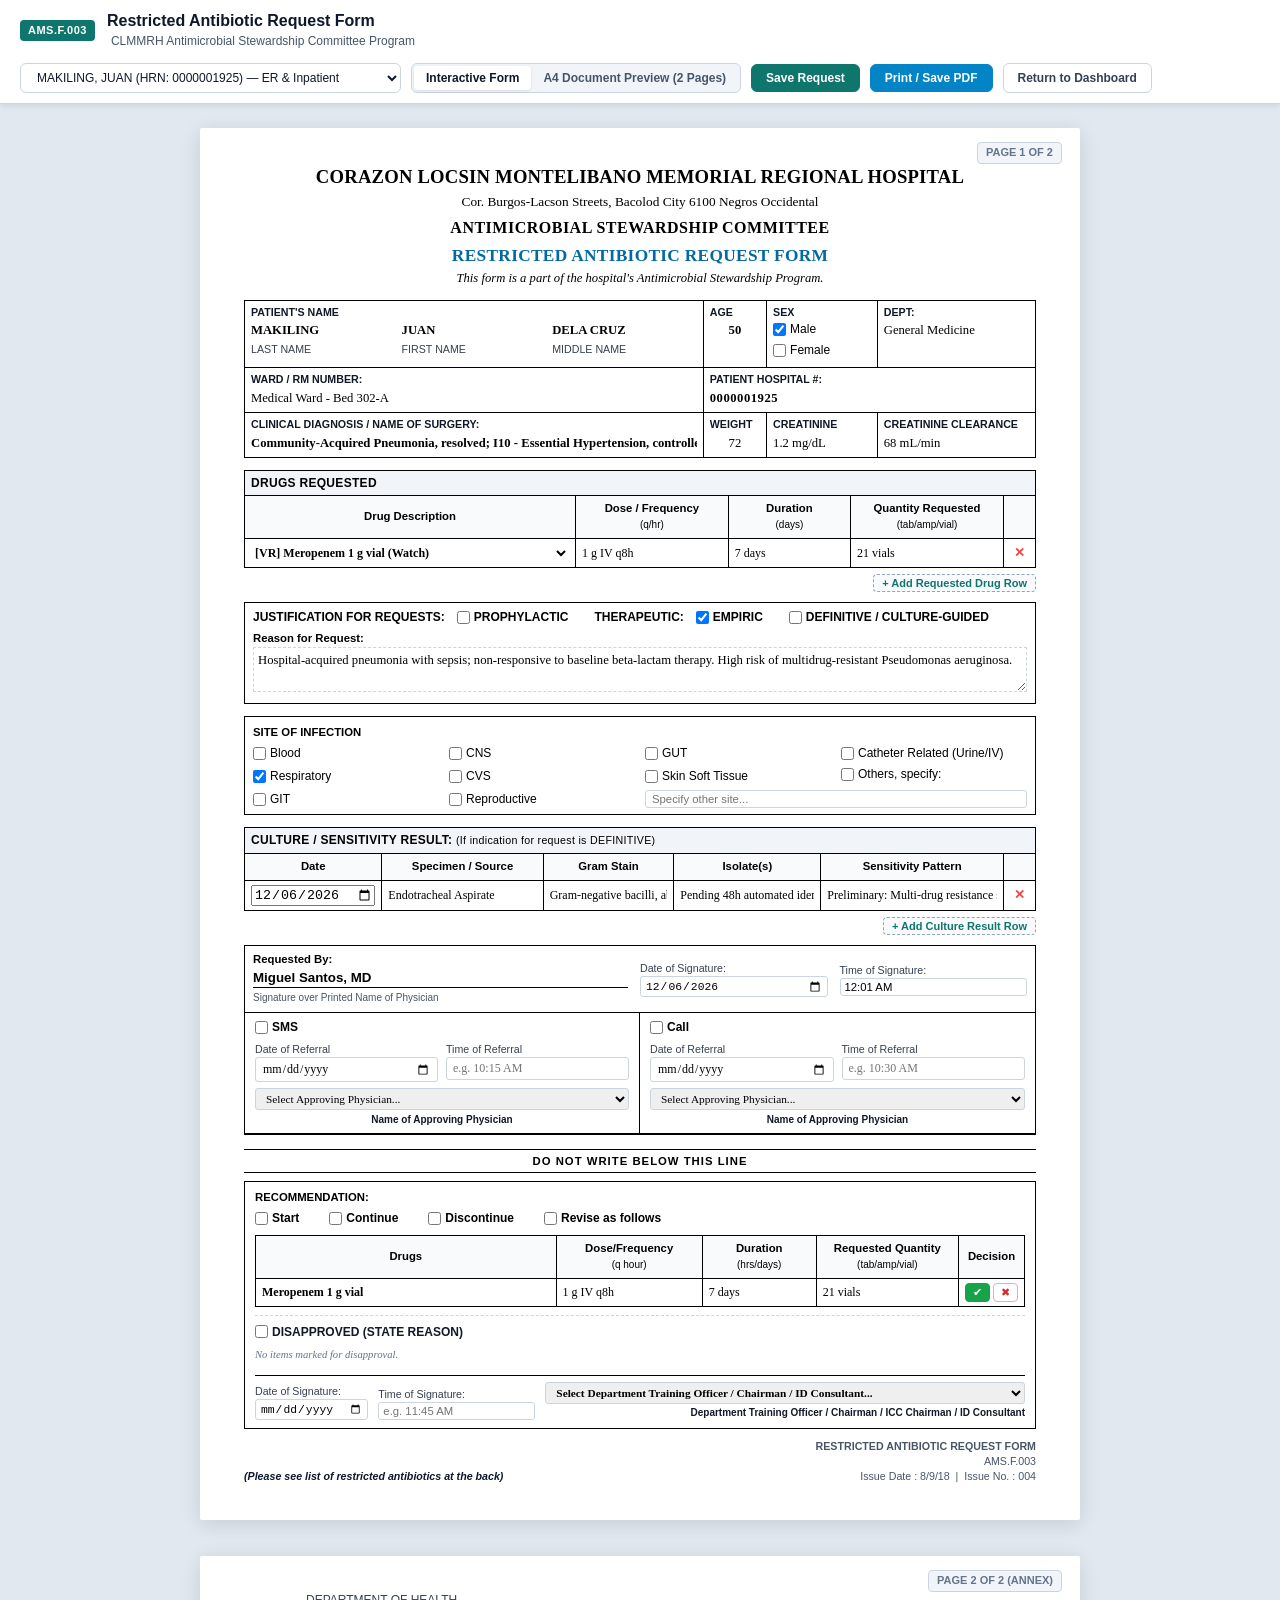
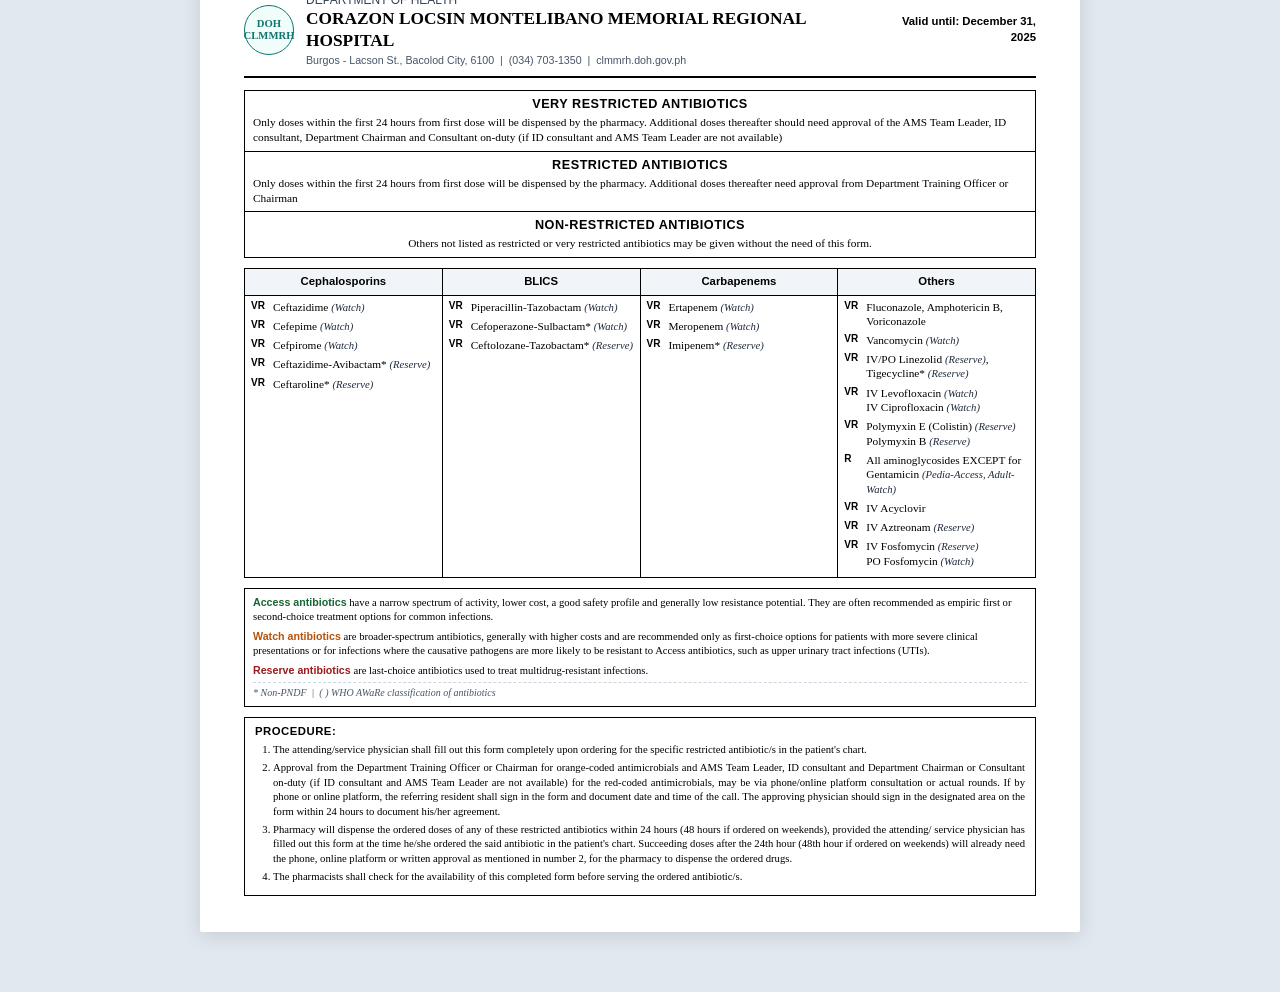
==== commit bfec8c47: "fix(ams): remove implementation guide annotations and red placeholder labels (Fixes #293)" ====
--- a/ams_restricted_antimicrobial.html
+++ b/ams_restricted_antimicrobial.html
@@ -470,14 +470,6 @@
             font-weight: bold;
         }
 
-        .approval-active-indicator {
-            font-size: 8pt;
-            color: #dc2626;
-            font-weight: 700;
-            font-family: var(--font-sans);
-            text-transform: uppercase;
-        }
-
         .approval-fields-row {
             display: grid;
             grid-template-columns: 1fr 1fr;
@@ -503,21 +495,21 @@
             box-sizing: border-box;
         }
 
-        /* Clean Red / Line Divider: DO NOT WRITE BELOW THIS LINE */
+        /* Divider: DO NOT WRITE BELOW THIS LINE */
         .do-not-write-divider {
             border: none;
-            border-top: 2px solid #dc2626;
+            border-top: 1.5px solid #000000;
+            border-bottom: 1px solid #000000;
+            padding: 2px 0;
             margin: 14px 0 8px;
             position: relative;
             text-align: center;
         }
 
         .do-not-write-tag {
-            position: relative;
-            top: -10px;
             background: #ffffff;
             padding: 0 12px;
-            color: #dc2626;
+            color: #000000;
             font-family: var(--font-sans);
             font-weight: bold;
             font-size: 8.5pt;
@@ -1060,7 +1052,7 @@
                 <tr>
                     <td colspan="4">
                         <span class="cell-label">Clinical Diagnosis / Name of Surgery:</span>
-                        <input type="text" id="pt-clinical-diagnosis" placeholder="INITIAL DIAGNOSIS" style="font-weight: bold; color: #000;">
+                        <input type="text" id="pt-clinical-diagnosis" placeholder="Clinical Diagnosis / Name of Surgery" style="font-weight: bold; color: #000;">
                     </td>
                     <td>
                         <span class="cell-label">Weight</span>
@@ -1182,7 +1174,6 @@
                     <div class="approval-column" id="col-approval-sms">
                         <div class="approval-col-header">
                             <label class="check-item"><input type="checkbox" id="app-mode-sms" onchange="toggleApprovalMode('sms')"> <strong>SMS</strong></label>
-                            <span class="approval-active-indicator" id="tag-sms-active">ACTIVE IF SMS IS SELECT</span>
                         </div>
                         <div class="approval-fields-row">
                             <div>
@@ -1195,10 +1186,10 @@
                             </div>
                         </div>
                         <div>
-                            <label style="font-size: 8pt; font-family: var(--font-sans); color: #991b1b; font-weight: bold;">Paired Doctor:</label>
                             <select id="sms-approving-physician" style="width: 100%; border: 1px solid #cbd5e1; border-radius: 3px; padding: 3px 6px; font-size: 8.5pt; font-family: inherit;">
                                 <option value="">Select Name of Approving Physician...</option>
                             </select>
+                            <span style="font-size: 7.5pt; color: #111827; font-family: var(--font-sans); font-weight: 600; display: block; margin-top: 3px; text-align: center;">Name of Approving Physician</span>
                         </div>
                     </div>
 
@@ -1206,7 +1197,6 @@
                     <div class="approval-column" id="col-approval-call">
                         <div class="approval-col-header">
                             <label class="check-item"><input type="checkbox" id="app-mode-call" onchange="toggleApprovalMode('call')"> <strong>Call</strong></label>
-                            <span class="approval-active-indicator" id="tag-call-active">ACTIVE IF CALL IS SELECTED</span>
                         </div>
                         <div class="approval-fields-row">
                             <div>
@@ -1219,16 +1209,16 @@
                             </div>
                         </div>
                         <div>
-                            <label style="font-size: 8pt; font-family: var(--font-sans); color: #991b1b; font-weight: bold;">Paired Doctor:</label>
                             <select id="call-approving-physician" style="width: 100%; border: 1px solid #cbd5e1; border-radius: 3px; padding: 3px 6px; font-size: 8.5pt; font-family: inherit;">
                                 <option value="">Select Name of Approving Physician...</option>
                             </select>
+                            <span style="font-size: 7.5pt; color: #111827; font-family: var(--font-sans); font-weight: 600; display: block; margin-top: 3px; text-align: center;">Name of Approving Physician</span>
                         </div>
                     </div>
                 </div>
             </div>
 
-            <!-- Red Dividing Line -->
+            <!-- Section Divider -->
             <div class="do-not-write-divider">
                 <span class="do-not-write-tag">DO NOT WRITE BELOW THIS LINE</span>
             </div>
@@ -1247,7 +1237,7 @@
                 <table class="clinical-records-table" id="table-recommendations" style="margin-bottom: 6px;">
                     <thead>
                         <tr>
-                            <th style="width: 44%;">Drugs<br><span style="font-weight: normal; font-size: 7.5pt;">(LIST OF RESTRICTED ANTIBIOTIC REQUESTED)</span></th>
+                            <th style="width: 44%;">Drugs</th>
                             <th style="width: 20%;">Dose/Frequency<br><span style="font-weight: normal; font-size: 7.5pt;">(q hour)</span></th>
                             <th style="width: 16%;">Duration<br><span style="font-weight: normal; font-size: 7.5pt;">(hrs/days)</span></th>
                             <th style="width: 20%;">Requested Quantity<br><span style="font-weight: normal; font-size: 7.5pt;">(tab/amp/vial)</span></th>
@@ -1263,11 +1253,10 @@
                 <div class="disapproved-section">
                     <div class="disapproved-title">
                         <label class="check-item" style="margin: 0;"><input type="checkbox" id="rec-disapproved-check"> <strong>Disapproved (State reason)</strong></label>
-                        <span style="font-size: 7.5pt; color: #dc2626; font-weight: normal;">(Auto-transfers items rejected with ✖)</span>
                     </div>
                     <div id="disapproved-reasons-container">
                         <div id="disapproved-empty-notice" style="font-size: 8pt; color: #64748b; font-style: italic; padding: 2px 0;">
-                            No items marked for disapproval. Click the red ✖ on any drug above to state rejection rationale.
+                            No items marked for disapproval.
                         </div>
                     </div>
                 </div>
@@ -1283,7 +1272,6 @@
                         <input type="text" id="rec-sig-time" placeholder="e.g. 11:45 AM" style="border: 1px solid #cbd5e1; border-radius: 3px; padding: 2px 4px; font-size: 8.5pt;">
                     </div>
                     <div style="flex: 2; min-width: 280px; text-align: right;">
-                        <span style="font-size: 8pt; font-family: var(--font-sans); color: #991b1b; font-weight: bold; display: block;">Paired Doctor:</span>
                         <select id="rec-approving-authority" style="width: 100%; border: 1px solid #cbd5e1; border-radius: 3px; padding: 3px 6px; font-size: 8.5pt; font-family: inherit; font-weight: bold;">
                             <option value="">Select Approving Department Training Officer / Chairman / ID Consultant...</option>
                         </select>
@@ -1570,7 +1558,7 @@
             }
         }
 
-        // ── POPULATE PAIRED PHYSICIANS DROPDOWNS ──
+        // ── POPULATE PHYSICIANS DROPDOWNS ──
         function populatePhysiciansDirectories() {
             const selectSMS = document.getElementById("sms-approving-physician");
             const selectCall = document.getElementById("call-approving-physician");
@@ -1580,7 +1568,7 @@
                 ? window.HOSPITAL_PHYSICIANS_DIRECTORY.filter(d => !d.is_none && d.id !== 'NONE')
                 : [];
 
-            const optionsHtml = '<option value="">Select Paired Doctor...</option>' +
+            const optionsHtml = '<option value="">Select Approving Physician...</option>' +
                 dir.map(d => `<option value="${escapeHtml(d.id)}">${escapeHtml(d.name)} — ${escapeHtml(d.specialty || d.department)} (PRC: ${escapeHtml(d.prc_no || 'Verified')})</option>`).join('');
 
             if (selectSMS) selectSMS.innerHTML = optionsHtml;
@@ -1608,39 +1596,25 @@
         function toggleApprovalMode(mode) {
             const chkSMS = document.getElementById("app-mode-sms");
             const chkCall = document.getElementById("app-mode-call");
-            const tagSMS = document.getElementById("tag-sms-active");
-            const tagCall = document.getElementById("tag-call-active");
 
             const smsDate = document.getElementById("sms-ref-date");
             const smsTime = document.getElementById("sms-ref-time");
-            const smsDoc = document.getElementById("sms-approving-physician");
 
             const callDate = document.getElementById("call-ref-date");
             const callTime = document.getElementById("call-ref-time");
-            const callDoc = document.getElementById("call-approving-physician");
 
             const now = new Date();
             const todayIso = now.toISOString().split('T')[0];
             const timeStr = now.toLocaleTimeString([], { hour: '2-digit', minute: '2-digit' });
 
             if (mode === 'sms' && chkSMS && chkSMS.checked) {
-                tagSMS.style.color = "#16a34a";
-                tagSMS.textContent = "ACTIVE (SMS SELECTED)";
+                if (chkCall) chkCall.checked = false;
                 if (smsDate && !smsDate.value) smsDate.value = todayIso;
                 if (smsTime && !smsTime.value) smsTime.value = timeStr;
-            } else if (chkSMS && !chkSMS.checked) {
-                tagSMS.style.color = "#dc2626";
-                tagSMS.textContent = "ACTIVE IF SMS IS SELECT";
-            }
-
-            if (mode === 'call' && chkCall && chkCall.checked) {
-                tagCall.style.color = "#16a34a";
-                tagCall.textContent = "ACTIVE (CALL SELECTED)";
+            } else if (mode === 'call' && chkCall && chkCall.checked) {
+                if (chkSMS) chkSMS.checked = false;
                 if (callDate && !callDate.value) callDate.value = todayIso;
                 if (callTime && !callTime.value) callTime.value = timeStr;
-            } else if (chkCall && !chkCall.checked) {
-                tagCall.style.color = "#dc2626";
-                tagCall.textContent = "ACTIVE IF CALL IS SELECTED";
             }
         }
 
@@ -1812,7 +1786,7 @@
                 if (chkDisapproved) chkDisapproved.checked = false;
                 container.innerHTML = `
                     <div id="disapproved-empty-notice" style="font-size: 8pt; color: #64748b; font-style: italic; padding: 2px 0;">
-                        No items marked for disapproval. Click the red ✖ on any drug above to state rejection rationale.
+                        No items marked for disapproval.
                     </div>
                 `;
             }
